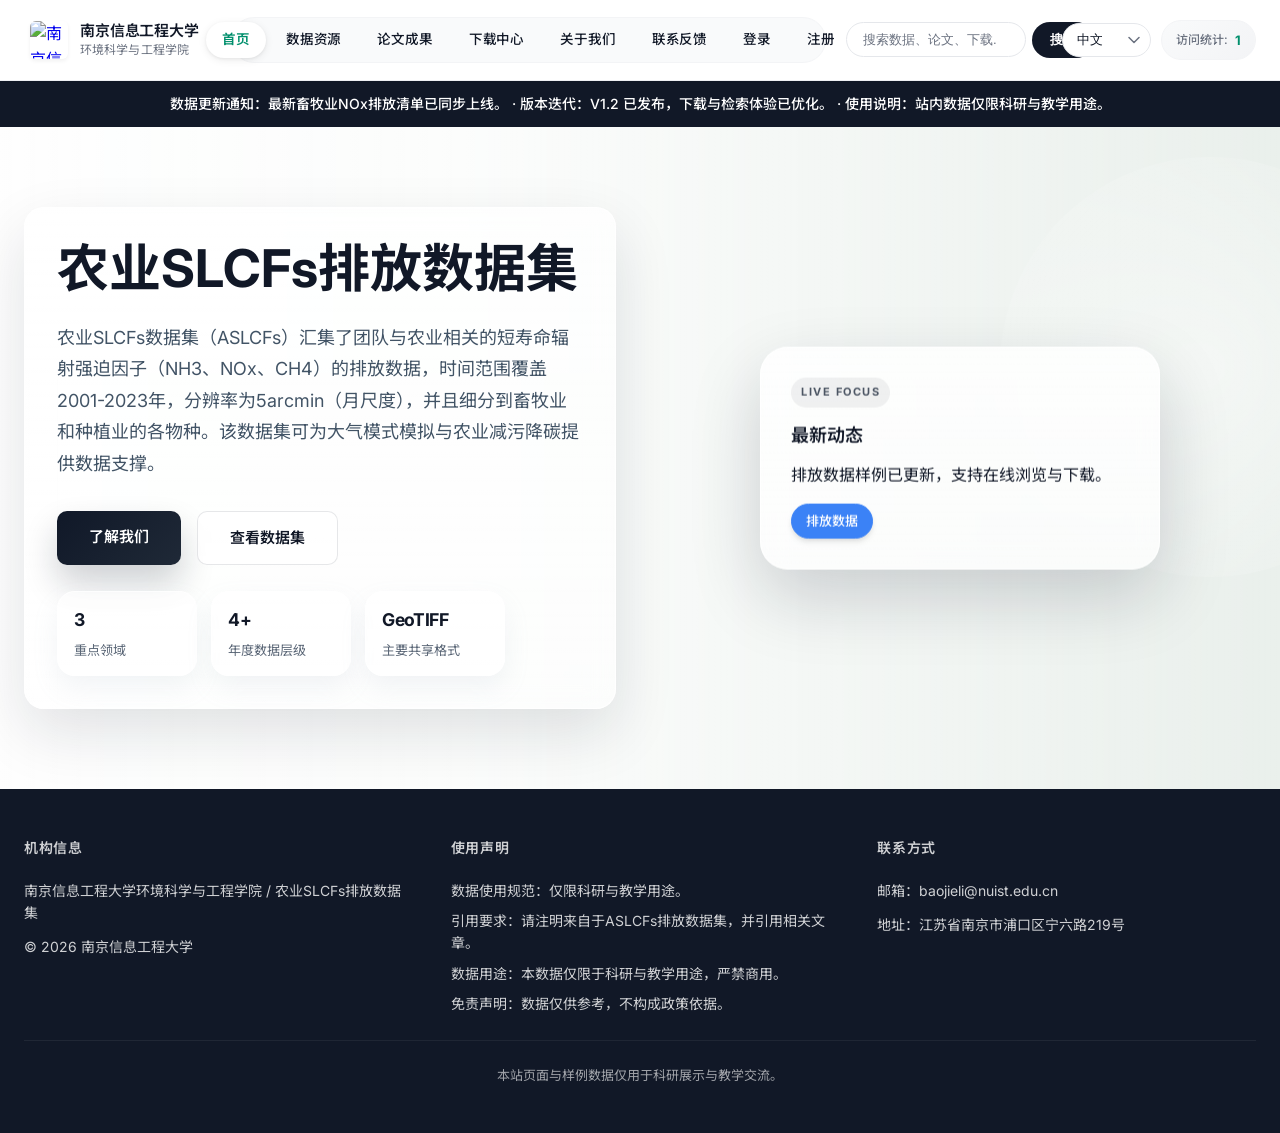
==== index.html @ 97786570 "Bust static asset cache" ====
﻿<!DOCTYPE html>
<html lang="zh-CN">
<head>
  <meta charset="UTF-8" />
  <meta name="viewport" content="width=device-width, initial-scale=1.0" />
  <title>农业SLCFs排放数据集</title>
  <meta name="description" content="聚焦大气复合污染机理、天气气候耦合影响与创新治理方法研究，服务区域环境管理与气候适应决策。提供排放数据。" />
  <meta name="keywords" content="大气污染,天气气候,环境科学,排放数据" />

  <!-- Preconnect to Google Fonts -->
  <link rel="preconnect" href="https://fonts.googleapis.com" />
  <link rel="preconnect" href="https://fonts.gstatic.com" crossorigin />
  <link rel="stylesheet" href="https://fonts.googleapis.com/css2?family=Inter:wght@300;400;500;600;700&family=Noto+Sans+SC:wght@300;400;500;600;700&display=swap" />

  <link rel="stylesheet" href="styles-modern.css?v=20260601b" />
  <script src="script.js?v=20260601b" defer></script>
</head>
<body data-page="home">
  <div class="page-shell">
    <div id="site-header-slot" class="site-shell-slot"></div>
    <div id="site-announcement-slot" class="site-shell-slot"></div>

    <header class="hero-section" id="top">
      <div class="hero-backgrounds" aria-hidden="true">
        <div class="hero-bg bg-traffic"></div>
        <div class="hero-bg bg-agriculture"></div>
        <div class="hero-bg bg-industrial"></div>
      </div>
      <div class="container">
        <div class="hero-copy">
          <h1 id="heroTitle">农业SLCFs排放数据集</h1>
          <p class="hero-text" id="heroText">农业SLCFs排放数据集汇集农业源短寿命气候强迫因子排放清单，为农业排放评估、模型模拟与协同减排研究提供数据支撑。</p>
          <div class="hero-buttons">
            <a href="about.html" class="button primary" id="buttonAbout">了解我们</a>
            <a href="resources.html" class="button secondary" id="buttonDataset">查看数据集</a>
          </div>
          <div class="hero-metrics" aria-label="研究方向概览">
            <div class="hero-metric">
              <strong>3</strong>
              <span>重点领域</span>
            </div>
            <div class="hero-metric">
              <strong>4+</strong>
              <span>年度数据层级</span>
            </div>
            <div class="hero-metric">
              <strong>GeoTIFF</strong>
              <span>主要共享格式</span>
            </div>
          </div>
        </div>

        <div class="hero-visual">
          <div class="floating-card">
            <p class="card-kicker">Live Focus</p>
            <p class="card-title" id="newsTitle">最新动态</p>
            <p id="newsText">排放数据样例已更新，支持在线浏览与下载。</p>
            <div class="sector-tags">
              <span class="sector-tag active" data-sector="emission">排放数据</span>
            </div>
          </div>
        </div>
      </div>
    </header>

    <div id="site-footer-slot" class="site-shell-slot"></div>
  </div>
</body>
</html>
---- styles-modern.css ----
/* Google Fonts are now loaded in HTML for better performance */

:root {
  color-scheme: light;
  font-family: "Inter", "SF Pro Display", -apple-system, BlinkMacSystemFont, "Segoe UI", "Noto Sans SC", "PingFang SC", sans-serif;

  /* 极简黑白配色 - 优化版（符合 WCAG AA 标准） */
  --bg-primary: #FFFFFF;
  --bg-secondary: #F9FAFB;
  --bg-tertiary: #F3F4F6;
  --text-primary: #111827;
  --text-secondary: #6B7280;
  --text-tertiary: #6B7280;  /* 从 #9CA3AF 改为 #6B7280，对比度 5.39:1 */
  --accent: #008F6C;  /* 从 #00D9A3 改为 #008F6C，对比度 5.5:1 */
  --accent-hover: #007A5A;  /* 从 #00BF8F 改为 #007A5A，对比度 7.0:1 */
  --accent-light: rgba(0, 143, 108, 0.08);  /* 相应调整透明度颜色 */
  --border: #E5E7EB;
  --border-light: #F3F4F6;

  /* 阴影系统 - 更柔和 */
  --shadow-sm: 0 1px 2px 0 rgba(0, 0, 0, 0.05);
  --shadow-md: 0 4px 6px -1px rgba(0, 0, 0, 0.1), 0 2px 4px -1px rgba(0, 0, 0, 0.06);
  --shadow-lg: 0 10px 15px -3px rgba(0, 0, 0, 0.1), 0 4px 6px -2px rgba(0, 0, 0, 0.05);
  --shadow-xl: 0 20px 25px -5px rgba(0, 0, 0, 0.1), 0 10px 10px -5px rgba(0, 0, 0, 0.04);

  /* 圆角 */
  --radius-sm: 6px;
  --radius-md: 10px;
  --radius-lg: 14px;
  --radius-xl: 20px;

  /* 间距 */
  --space-xs: 8px;
  --space-sm: 16px;
  --space-md: 24px;
  --space-lg: 48px;
  --space-xl: 80px;
  --space-2xl: 120px;
}

* {
  box-sizing: border-box;
  margin: 0;
  padding: 0;
}

body {
  font-family: "Inter", "Noto Sans SC", "PingFang SC", sans-serif;
  background: var(--bg-primary);
  color: var(--text-primary);
  line-height: 1.6;
  -webkit-font-smoothing: antialiased;
  -moz-osx-font-smoothing: grayscale;
}

/* 页面容器 */
.page-shell {
  min-height: 100vh;
  display: flex;
  flex-direction: column;
}

.site-shell-slot {
  display: contents;
}

/* 顶部导航 */
.site-header {
  position: sticky;
  top: 0;
  z-index: 1000;
  background: rgba(255, 255, 255, 0.95);
  backdrop-filter: blur(24px) saturate(180%);
  -webkit-backdrop-filter: blur(24px) saturate(180%);
  border-bottom: 1px solid rgba(229, 231, 235, 0.6);
  padding: 12px 0;
  transition: all 0.3s cubic-bezier(0.4, 0, 0.2, 1);
  box-shadow: 0 1px 3px 0 rgba(0, 0, 0, 0.02), 0 1px 2px 0 rgba(0, 0, 0, 0.03);
}

.site-header .container {
  max-width: 1400px;
  margin: 0 auto;
  padding: 0 24px;
  display: flex;
  align-items: center;
  justify-content: space-between;
  gap: 20px;
  min-height: 56px;
}

/* Logo品牌区 */
.brand {
  display: flex;
  align-items: center;
  gap: 12px;
  text-decoration: none;
  flex-shrink: 0;
  min-width: 0;
  padding: 6px 12px 6px 6px;
  border-radius: var(--radius-md);
  transition: all 0.3s cubic-bezier(0.4, 0, 0.2, 1);
}

.brand:hover {
  background: var(--bg-secondary);
}

.brand-logo {
  width: 38px;
  height: 38px;
  object-fit: contain;
  border-radius: var(--radius-sm);
  transition: all 0.3s cubic-bezier(0.4, 0, 0.2, 1);
  box-shadow: 0 2px 4px rgba(0, 0, 0, 0.06);
}

.brand:hover .brand-logo {
  transform: scale(1.08) rotate(2deg);
  box-shadow: 0 4px 8px rgba(0, 0, 0, 0.1);
}

.brand-copy {
  display: flex;
  flex-direction: column;
  gap: 3px;
}

.brand-name {
  font-size: 15px;
  font-weight: 600;
  color: var(--text-primary);
  letter-spacing: -0.01em;
  transition: color 0.2s ease;
  line-height: 1.2;
  white-space: nowrap;
}

.brand:hover .brand-name {
  color: var(--accent);
}

.brand-subtitle {
  font-size: 12px;
  color: var(--text-secondary);
  font-weight: 400;
  line-height: 1.2;
  white-space: nowrap;
  letter-spacing: 0.01em;
}

/* 导航菜单 */
.site-nav {
  display: flex;
  gap: 4px;
  align-items: center;
  justify-content: center;
  flex: 1 1 auto;
  min-width: 0;
  flex-wrap: nowrap;
  padding: 4px;
  background: var(--bg-secondary);
  border-radius: 999px;
  border: 1px solid var(--border-light);
}

.site-nav a {
  padding: 9px 16px;
  font-size: 13.5px;
  font-weight: 500;
  color: var(--text-primary);
  text-decoration: none;
  border-radius: 999px;
  transition: all 0.25s cubic-bezier(0.4, 0, 0.2, 1);
  position: relative;
  white-space: nowrap;
  line-height: 1.3;
  letter-spacing: -0.01em;
}

.site-nav a:hover {
  background: rgba(255, 255, 255, 0.8);
  color: var(--accent);
  transform: translateY(-1px);
  box-shadow: 0 2px 8px rgba(0, 0, 0, 0.06);
}

.site-nav a.active {
  background: white;
  color: var(--accent);
  font-weight: 600;
  box-shadow: 0 2px 8px rgba(0, 0, 0, 0.08), 0 1px 3px rgba(0, 0, 0, 0.06);
}

.site-nav a.active::after {
  display: none;
}

/* 右侧操作区 */
.site-actions {
  display: flex;
  align-items: center;
  gap: 10px;
  flex: 0 1 auto;
  min-width: 0;
}

.search-form {
  display: flex;
  gap: 6px;
  min-width: 0;
  align-items: center;
}

.search-form input {
  width: 180px;
  padding: 9px 16px;
  font-size: 13px;
  border: 1px solid var(--border);
  border-radius: 999px;
  background: var(--bg-primary);
  color: var(--text-primary);
  transition: all 0.3s cubic-bezier(0.4, 0, 0.2, 1);
  font-weight: 400;
}

.search-form input::placeholder {
  color: var(--text-tertiary);
}

.search-form input:focus {
  outline: none;
  border-color: var(--accent);
  box-shadow: 0 0 0 4px var(--accent-light), 0 2px 8px rgba(0, 0, 0, 0.06);
  width: 220px;
}

.search-form button {
  padding: 9px 18px;
  font-size: 13px;
  font-weight: 600;
  background: var(--text-primary);
  color: white;
  border: none;
  border-radius: 999px;
  cursor: pointer;
  transition: all 0.25s cubic-bezier(0.4, 0, 0.2, 1);
  white-space: nowrap;
  letter-spacing: -0.01em;
}

.search-form button:hover {
  background: var(--text-secondary);
  transform: translateY(-2px);
  box-shadow: 0 4px 12px rgba(0, 0, 0, 0.15);
}

.search-form button:active {
  transform: translateY(0);
  box-shadow: 0 2px 6px rgba(0, 0, 0, 0.1);
}

.language-select {
  padding: 9px 32px 9px 14px;
  font-size: 12.5px;
  border: 1px solid var(--border);
  border-radius: 999px;
  background: var(--bg-primary);
  color: var(--text-primary);
  cursor: pointer;
  transition: all 0.2s ease;
  font-weight: 500;
  appearance: none;
  background-image: url("data:image/svg+xml,%3Csvg width='12' height='8' viewBox='0 0 12 8' fill='none' xmlns='http://www.w3.org/2000/svg'%3E%3Cpath d='M1 1.5L6 6.5L11 1.5' stroke='%236B7280' stroke-width='1.5' stroke-linecap='round' stroke-linejoin='round'/%3E%3C/svg%3E");
  background-repeat: no-repeat;
  background-position: right 10px center;
}

.language-select:hover {
  border-color: var(--text-secondary);
  background-color: var(--bg-secondary);
  box-shadow: 0 2px 6px rgba(0, 0, 0, 0.05);
}

.language-select:focus {
  outline: none;
  border-color: var(--accent);
  box-shadow: 0 0 0 4px var(--accent-light);
}

.visit-stats {
  display: flex;
  align-items: center;
  gap: 7px;
  padding: 9px 14px;
  background: linear-gradient(135deg, var(--bg-secondary) 0%, var(--bg-tertiary) 100%);
  border-radius: 999px;
  font-size: 12px;
  white-space: nowrap;
  border: 1px solid var(--border-light);
  transition: all 0.3s cubic-bezier(0.4, 0, 0.2, 1);
}

.visit-stats:hover {
  background: linear-gradient(135deg, var(--bg-tertiary) 0%, var(--border-light) 100%);
  border-color: var(--border);
  transform: translateY(-1px);
  box-shadow: 0 2px 8px rgba(0, 0, 0, 0.06);
}

.visit-stats span {
  color: var(--text-secondary);
  font-weight: 500;
}

.visit-stats strong {
  color: var(--accent);
  font-weight: 700;
  font-size: 13px;
}

.admin-only {
  display: none;
}

/* 公告栏 */
.announcement-bar {
  background: var(--text-primary);
  color: white;
  padding: 12px 0;
  overflow: hidden;
}

.ticker {
  max-width: 1280px;
  margin: 0 auto;
  padding: 0 var(--space-md);
  text-align: center;
  font-size: 14px;
  font-weight: 500;
}

/* Hero区域 */
.hero-section {
  position: relative;
  padding: var(--space-xl) var(--space-md);
  background: #dfe8e2;
  overflow: hidden;
}

.hero-section::before {
  content: "";
  position: absolute;
  inset: 0;
  background:
    linear-gradient(90deg, rgba(255, 255, 255, 0.96) 0%, rgba(255, 255, 255, 0.88) 38%, rgba(255, 255, 255, 0.62) 68%, rgba(255, 255, 255, 0.34) 100%);
  z-index: 1;
}

.hero-backgrounds {
  position: absolute;
  inset: 0;
  overflow: hidden;
}

.hero-bg {
  position: absolute;
  inset: -4%;
  background-position: center;
  background-repeat: no-repeat;
  background-size: cover;
  opacity: 0;
  transform: scale(1.06);
  animation: heroBackgroundCycle 18s ease-in-out infinite;
}

.bg-traffic {
  background-image:
    linear-gradient(135deg, rgba(18, 36, 48, 0.28), rgba(13, 24, 30, 0.14)),
    url("交通.jpg");
  animation-delay: 0s;
}

.bg-agriculture {
  background-image:
    linear-gradient(135deg, rgba(22, 44, 24, 0.22), rgba(12, 20, 12, 0.1)),
    url("农业.jpg");
  animation-delay: 6s;
}

.bg-industrial {
  background-image:
    linear-gradient(135deg, rgba(40, 28, 20, 0.24), rgba(20, 16, 12, 0.12)),
    url("工业.jpg");
  animation-delay: 12s;
}

.hero-section .container {
  max-width: 1280px;
  margin: 0 auto;
  display: grid;
  grid-template-columns: 1fr 1fr;
  gap: var(--space-lg);
  align-items: center;
  position: relative;
  z-index: 2;
}

.hero-copy {
  max-width: 720px;
  padding: 28px;
  border-radius: var(--radius-xl);
  background: rgba(255, 255, 255, 0.5);
  backdrop-filter: blur(10px);
  -webkit-backdrop-filter: blur(10px);
  border: 1px solid rgba(255, 255, 255, 0.55);
  box-shadow: var(--shadow-lg);
}

.hero-subtitle {
  font-size: 14px;
  font-weight: 600;
  color: var(--accent);
  text-transform: uppercase;
  letter-spacing: 0.1em;
  margin-bottom: 16px;
}

.hero-copy h1 {
  font-size: 52px;
  font-weight: 700;
  line-height: 1.1;
  letter-spacing: 0;
  color: var(--text-primary);
  margin-bottom: 24px;
  white-space: nowrap;
}

.hero-text {
  font-size: 18px;
  line-height: 1.72;
  color: var(--text-secondary);
  margin-bottom: 32px;
}

.hero-buttons {
  display: flex;
  gap: 16px;
}

.button {
  padding: 14px 32px;
  font-size: 15px;
  font-weight: 600;
  text-decoration: none;
  border-radius: var(--radius-md);
  transition: all 0.25s cubic-bezier(0.4, 0, 0.2, 1);
  display: inline-block;
  cursor: pointer;
}

.button.primary {
  background: var(--text-primary);
  color: white;
  border: none;
}

.button.primary:hover {
  background: var(--text-secondary);
  transform: translateY(-2px);
  box-shadow: var(--shadow-lg);
}

.button.primary:active {
  transform: translateY(0);
  box-shadow: var(--shadow-md);
}

.button.secondary {
  background: var(--bg-secondary);
  color: var(--text-primary);
  border: 1px solid var(--border);
}

.button.secondary:hover {
  background: var(--bg-tertiary);
  border-color: var(--text-primary);
  transform: translateY(-1px);
  box-shadow: var(--shadow-sm);
}

/* Hero视觉区 */
.hero-visual {
  position: relative;
  height: 400px;
}

.floating-card {
  position: absolute;
  top: 50%;
  left: 50%;
  transform: translate(-50%, -50%);
  background: white;
  padding: 32px;
  border-radius: var(--radius-xl);
  box-shadow: var(--shadow-xl);
  max-width: 400px;
  border: 1px solid var(--border-light);
  animation: float 6s ease-in-out infinite;
}

@keyframes float {
  0%, 100% {
    transform: translate(-50%, -50%);
  }
  50% {
    transform: translate(-50%, -54%);
  }
}

@keyframes heroBackgroundCycle {
  0% {
    opacity: 0;
    transform: scale(1.08);
  }
  8% {
    opacity: 1;
  }
  28% {
    opacity: 1;
    transform: scale(1.02);
  }
  38% {
    opacity: 0;
    transform: scale(1);
  }
  100% {
    opacity: 0;
    transform: scale(1);
  }
}

/* Override the hero image URLs with ASCII-safe encoded filenames. */
.bg-traffic {
  background-image:
    linear-gradient(135deg, rgba(18, 36, 48, 0.28), rgba(13, 24, 30, 0.14)),
    url("%E4%BA%A4%E9%80%9A.jpg");
}

.bg-agriculture {
  background-image:
    linear-gradient(135deg, rgba(22, 44, 24, 0.22), rgba(12, 20, 12, 0.1)),
    url("%E5%86%9C%E4%B8%9A.jpg");
}

.bg-industrial {
  background-image:
    linear-gradient(135deg, rgba(40, 28, 20, 0.24), rgba(20, 16, 12, 0.12)),
    url("%E5%B7%A5%E4%B8%9A.jpg");
}

@media (prefers-reduced-motion: reduce) {
  .hero-bg {
    animation: none;
    transform: none;
  }

  .bg-traffic {
    opacity: 1;
  }
}

.hero-section {
  isolation: isolate;
}

.hero-section::after {
  content: "";
  position: absolute;
  right: -140px;
  top: 30px;
  width: 420px;
  height: 420px;
  border-radius: 50%;
  background: radial-gradient(circle, rgba(255, 255, 255, 0.44), rgba(255, 255, 255, 0));
  z-index: 1;
  pointer-events: none;
}

.hero-bg {
  will-change: opacity, transform;
}

.hero-copy {
  padding: 32px;
  background: linear-gradient(180deg, rgba(255, 255, 255, 0.72), rgba(255, 255, 255, 0.56));
  backdrop-filter: blur(14px);
  -webkit-backdrop-filter: blur(14px);
  border: 1px solid rgba(255, 255, 255, 0.72);
  box-shadow: 0 24px 60px rgba(17, 24, 39, 0.12);
}

.hero-subtitle {
  display: inline-flex;
  align-items: center;
  gap: 10px;
  padding: 8px 14px;
  font-size: 12px;
  letter-spacing: 0.16em;
  margin-bottom: 18px;
  border-radius: 999px;
  background: rgba(255, 255, 255, 0.68);
  border: 1px solid rgba(0, 217, 163, 0.18);
}

.hero-subtitle::before {
  content: "";
  width: 8px;
  height: 8px;
  border-radius: 50%;
  background: var(--accent);
  box-shadow: 0 0 0 6px rgba(0, 217, 163, 0.12);
}

.hero-text {
  line-height: 1.75;
  color: #425466;
  max-width: 48ch;
}

.hero-buttons {
  margin-bottom: 26px;
  flex-wrap: wrap;
}

.button.primary {
  background: linear-gradient(135deg, #101828, #1f2937);
  box-shadow: 0 18px 34px rgba(17, 24, 39, 0.2);
}

.button.primary:hover {
  background: linear-gradient(135deg, #0f172a, #111827);
}

.button.secondary {
  background: rgba(255, 255, 255, 0.72);
  border: 1px solid rgba(17, 24, 39, 0.1);
}

.button.secondary:hover {
  background: rgba(255, 255, 255, 0.94);
  border-color: rgba(17, 24, 39, 0.18);
}

.hero-metrics {
  display: flex;
  gap: 14px;
  flex-wrap: wrap;
}

.hero-metric {
  min-width: 140px;
  padding: 14px 16px;
  border-radius: 18px;
  background: rgba(255, 255, 255, 0.58);
  border: 1px solid rgba(255, 255, 255, 0.8);
  box-shadow: 0 12px 26px rgba(148, 163, 184, 0.12);
}

.hero-metric strong {
  display: block;
  font-size: 1.1rem;
  color: var(--text-primary);
  letter-spacing: -0.02em;
}

.hero-metric span {
  display: block;
  margin-top: 6px;
  font-size: 0.82rem;
  color: #5b6777;
}

.floating-card {
  width: min(100%, 410px);
  padding: 30px;
  border-radius: 28px;
  background: linear-gradient(180deg, rgba(255, 255, 255, 0.84), rgba(255, 255, 255, 0.72));
  border: 1px solid rgba(255, 255, 255, 0.82);
  box-shadow: 0 28px 70px rgba(15, 23, 42, 0.18);
  backdrop-filter: blur(14px);
  -webkit-backdrop-filter: blur(14px);
}

.card-kicker {
  display: inline-flex;
  align-items: center;
  padding: 6px 10px;
  margin-bottom: 14px;
  border-radius: 999px;
  background: rgba(17, 24, 39, 0.06);
  color: #4b5563;
  font-size: 11px;
  font-weight: 700;
  letter-spacing: 0.14em;
  text-transform: uppercase;
}

.card-title {
  font-weight: 700;
}

.floating-card p:last-child {
  color: #475569;
  line-height: 1.72;
}

.sector-tags {
  margin-top: 18px;
}

.sector-tag {
  padding: 8px 14px;
  font-weight: 600;
  background: rgba(255, 255, 255, 0.7);
  color: #475569;
  border-radius: 999px;
  border: 1px solid rgba(148, 163, 184, 0.22);
}

.sector-tag.active {
  box-shadow: 0 14px 24px rgba(0, 217, 163, 0.22);
}

@media (max-width: 1024px) {
  .inventory-list-section {
    grid-template-columns: 1fr;
    gap: 18px;
  }

  .inventory-sidebar {
    display: grid;
    grid-template-columns: repeat(2, minmax(0, 1fr));
    gap: 16px;
  }

  .inventory-sidebar-block + .inventory-sidebar-block {
    margin-top: 0;
    padding-top: 0;
    border-top: 0;
  }

  .inventory-table-head {
    grid-template-columns: 1fr;
  }

  .inventory-table-tools {
    grid-template-columns: repeat(3, minmax(0, 1fr));
  }

  .hero-section::before {
    background: linear-gradient(180deg, rgba(255, 255, 255, 0.94) 0%, rgba(255, 255, 255, 0.84) 46%, rgba(255, 255, 255, 0.7) 100%);
  }

  .hero-copy {
    max-width: 100%;
  }
}

@media (max-width: 1200px) {
  .site-header .container {
    gap: 8px;
  }

  .brand-subtitle {
    display: none;
  }

  .site-nav a {
    padding: 7px 8px;
    font-size: 12.5px;
  }

  .search-form input {
    width: 128px;
  }

  .search-form input:focus {
    width: 148px;
  }

  .visit-stats #statLabel {
    display: none;
  }
}

@media (max-width: 900px) {
  .site-header .container {
    flex-wrap: wrap;
    justify-content: center;
    row-gap: 8px;
  }

  .brand {
    order: 1;
  }

  .site-actions {
    order: 2;
  }

  .site-nav {
    order: 3;
    width: 100%;
    flex-wrap: nowrap;
    overflow-x: auto;
    justify-content: flex-start;
    padding-bottom: 2px;
    scrollbar-width: none;
  }

  .site-nav::-webkit-scrollbar {
    display: none;
  }
}

@media (max-width: 768px) {
  .inventory-list-section {
    padding-top: 16px;
  }

  .inventory-sidebar {
    grid-template-columns: 1fr;
  }

  .inventory-table-tools {
    grid-template-columns: 1fr;
  }

  .inventory-table-footer {
    align-items: flex-start;
    flex-direction: column;
    padding: 16px;
  }

  .hero-copy {
    padding: 22px;
  }

  .hero-metrics {
    gap: 10px;
  }

  .hero-metric {
    flex: 1 1 100%;
  }
}

.card-title {
  font-size: 18px;
  font-weight: 600;
  color: var(--text-primary);
  margin-bottom: 12px;
}

.floating-card p:last-child {
  font-size: 15px;
  color: var(--text-secondary);
  line-height: 1.6;
}

/* 行业标签 */
.sector-tags {
  display: flex;
  gap: 8px;
  margin-top: 16px;
  flex-wrap: wrap;
}

.sector-tag {
  padding: 6px 14px;
  font-size: 13px;
  font-weight: 500;
  background: var(--bg-secondary);
  color: var(--text-secondary);
  border-radius: 20px;
  border: 1px solid var(--border-light);
  cursor: pointer;
  transition: all 0.3s cubic-bezier(0.4, 0, 0.2, 1);
  user-select: none;
}

.sector-tag:hover {
  background: var(--accent-light);
  color: var(--accent);
  border-color: var(--accent);
  transform: translateY(-2px);
  box-shadow: var(--shadow-sm);
}

.sector-tag.active {
  background: var(--accent);
  color: white;
  border-color: var(--accent);
  box-shadow: var(--shadow-md);
}

.sector-tag[data-sector="emission"]:hover,
.sector-tag[data-sector="emission"].active {
  background: #3B82F6;
  border-color: #3B82F6;
  color: white;
}

/* 内容区域 */
main {
  flex: 1;
  padding: var(--space-xl) var(--space-md);
  max-width: 1280px;
  margin: 0 auto;
  width: 100%;
}

.content-section {
  margin-bottom: var(--space-xl);
}

.section-header {
  text-align: center;
  margin-bottom: var(--space-lg);
}

.section-header h1,
.section-header h2 {
  font-size: 42px;
  font-weight: 700;
  letter-spacing: -0.02em;
  color: var(--text-primary);
  margin-bottom: 16px;
}

.section-header p {
  font-size: 18px;
  color: var(--text-secondary);
  max-width: 700px;
  margin: 0 auto;
}

body[data-page="about"] .content-section:first-of-type {
  margin-bottom: 72px;
}

body[data-page="about"] .content-section:first-of-type .section-header {
  max-width: 900px;
  margin: 0 auto;
  padding: 14px 0 8px;
}

body[data-page="about"] .content-section:first-of-type .section-header h1 {
  font-family: "Noto Sans SC", "PingFang SC", "Inter", sans-serif;
  font-size: 44px;
  font-weight: 700;
  line-height: 1.18;
  letter-spacing: 0;
  margin-bottom: 22px;
}

body[data-page="about"] .content-section:first-of-type .section-header p {
  max-width: 820px;
  font-family: "Noto Sans SC", "PingFang SC", "Inter", sans-serif;
  font-size: 20px;
  font-weight: 400;
  line-height: 1.95;
  color: #374151;
  text-align: left;
  text-wrap: pretty;
}

/* 特性网格 */
.feature-grid {
  display: grid;
  grid-template-columns: repeat(auto-fit, minmax(300px, 1fr));
  gap: 24px;
}

.feature-card {
  padding: 32px;
  background: var(--bg-secondary);
  border-radius: var(--radius-lg);
  border: 1px solid var(--border-light);
  transition: all 0.3s cubic-bezier(0.4, 0, 0.2, 1);
}

.feature-card:hover {
  transform: translateY(-6px);
  box-shadow: var(--shadow-lg);
  border-color: var(--border);
  background: white;
}

.feature-card h3 {
  font-size: 20px;
  font-weight: 600;
  color: var(--text-primary);
  margin-bottom: 12px;
}

.feature-card p {
  font-size: 15px;
  color: var(--text-secondary);
  line-height: 1.6;
}

/* 团队网格 */
.team-grid {
  display: grid;
  grid-template-columns: repeat(auto-fill, minmax(250px, 1fr));
  gap: 24px;
}

.team-grid .team-card:nth-child(3) {
  grid-column-start: 1;
}

.team-card {
  text-align: center;
  padding: 32px;
  background: white;
  border: 1px solid var(--border-light);
  border-radius: var(--radius-lg);
  transition: all 0.3s cubic-bezier(0.4, 0, 0.2, 1);
}

.team-card:hover {
  box-shadow: var(--shadow-lg);
  transform: translateY(-6px);
  border-color: var(--accent-light);
}

.team-card-placeholder {
  background: #f8fafc;
  border-style: dashed;
  box-shadow: none;
}

.team-card-placeholder:hover {
  box-shadow: none;
  transform: none;
  border-color: var(--border-light);
}

.team-card-photo-placeholder {
  width: 100px;
  height: 100px;
  border-radius: 50%;
  margin: 0 auto 16px;
  background: linear-gradient(135deg, #eef2f7 0%, #f8fafc 100%);
  border: 3px dashed #d7dce3;
}

.team-card img {
  width: 100px;
  height: 100px;
  border-radius: 50%;
  object-fit: cover;
  margin-bottom: 16px;
  border: 3px solid var(--bg-secondary);
}

.team-card img.team-photo-guwangjinli {
  object-position: 50% 19%;
  transform: scale(1.18);
}

.team-card img.team-photo-zhangweimeng {
  object-position: 50% 21%;
  transform: scale(1.2);
}

.team-card img.team-photo-tangjuntian {
  object-position: 50% 18%;
  transform: scale(1.12);
}

.team-card img.team-photo-yangjunjie {
  object-position: 50% 24%;
  transform: scale(1.16);
}

.team-card img.team-photo-liaohong {
  object-position: 50% 16%;
}

.team-card h3 {
  font-size: 18px;
  font-weight: 600;
  color: var(--text-primary);
  margin-bottom: 8px;
}

.team-card p {
  font-size: 14px;
  color: var(--text-secondary);
}

/* 页脚 */
.site-footer {
  background: var(--text-primary);
  color: white;
  padding: var(--space-lg) var(--space-md);
  margin-top: auto;
}

.footer-grid {
  max-width: 1280px;
  margin: 0 auto;
  display: grid;
  grid-template-columns: repeat(auto-fit, minmax(250px, 1fr));
  gap: var(--space-lg);
  margin-bottom: var(--space-md);
}

.footer-column {
  display: flex;
  flex-direction: column;
  gap: 12px;
}

.footer-title {
  font-size: 14px;
  font-weight: 600;
  text-transform: uppercase;
  letter-spacing: 0.05em;
  margin-bottom: 8px;
  opacity: 0.6;
}

.footer-column p,
.footer-column li {
  font-size: 14px;
  line-height: 1.6;
  opacity: 0.8;
}

.legal-list {
  list-style: none;
  display: flex;
  flex-direction: column;
  gap: 8px;
}

.footer-note {
  text-align: center;
  font-size: 13px;
  opacity: 0.6;
  padding-top: var(--space-md);
  border-top: 1px solid rgba(255, 255, 255, 0.1);
  max-width: 1280px;
  margin: 0 auto;
}

/* 筛选栏 */
.filter-bar {
  display: flex;
  gap: 12px;
  margin-bottom: var(--space-lg);
  flex-wrap: wrap;
}

.filter-select {
  padding: 10px 16px;
  font-size: 14px;
  border: 1px solid var(--border);
  border-radius: var(--radius-sm);
  background: var(--bg-primary);
  color: var(--text-primary);
  cursor: pointer;
  min-width: 150px;
  transition: all 0.2s ease;
}

.filter-select:hover {
  border-color: var(--text-secondary);
}

.filter-select:focus {
  outline: none;
  border-color: var(--accent);
  box-shadow: 0 0 0 3px var(--accent-light);
}

/* 数据网格 */
.data-grid {
  display: grid;
  grid-template-columns: repeat(auto-fill, minmax(320px, 1fr));
  gap: 24px;
}

.data-card {
  padding: 24px;
  background: white;
  border: 1px solid var(--border-light);
  border-radius: var(--radius-lg);
  transition: all 0.3s cubic-bezier(0.4, 0, 0.2, 1);
}

.data-card:hover {
  box-shadow: var(--shadow-lg);
  transform: translateY(-6px);
  border-color: var(--border);
}

.data-card h3 {
  font-size: 18px;
  font-weight: 600;
  color: var(--text-primary);
  margin-bottom: 12px;
}

.data-card p {
  font-size: 14px;
  color: var(--text-secondary);
  line-height: 1.6;
  margin-bottom: 16px;
}

.data-card .meta {
  display: flex;
  gap: 16px;
  font-size: 13px;
  color: var(--text-tertiary);
  margin-bottom: 16px;
}

.data-card .button {
  width: 100%;
  text-align: center;
  padding: 10px 20px;
  font-size: 14px;
}

.inventory-list-section {
  display: grid;
  grid-template-columns: 168px minmax(0, 1fr);
  gap: 30px;
  align-items: start;
  width: min(1140px, 100%);
  margin: 0 auto;
  padding: 30px 0 64px;
}

.inventory-sidebar {
  background: #ffffff;
  border: 1px solid rgba(17, 24, 39, 0.08);
  box-shadow: 0 4px 12px rgba(17, 24, 39, 0.08);
  padding: 14px 16px 16px;
}

.inventory-sidebar-block + .inventory-sidebar-block {
  margin-top: 16px;
  padding-top: 14px;
  border-top: 1px solid rgba(17, 24, 39, 0.1);
}

.inventory-sidebar-title {
  width: 100%;
  display: flex;
  align-items: center;
  justify-content: space-between;
  border: 0;
  background: transparent;
  color: #111827;
  font: inherit;
  font-size: 15px;
  font-weight: 700;
  cursor: pointer;
  padding: 0 0 10px;
}

.inventory-menu {
  display: grid;
  gap: 4px;
  max-height: calc(100vh - 190px);
  overflow-y: auto;
  padding-right: 4px;
}

.inventory-menu a {
  position: relative;
  display: flex;
  align-items: center;
  justify-content: flex-start;
  min-height: 30px;
  color: #4b5563;
  text-decoration: none;
  font-size: 14px;
  line-height: 1.4;
  padding: 4px 10px;
  border-radius: 6px;
  transition: background-color 0.18s ease, color 0.18s ease;
}

.inventory-menu a:hover,
.inventory-menu a.active {
  color: #2f65c8;
  font-weight: 700;
  background: rgba(47, 101, 200, 0.08);
}

.inventory-menu-group {
  color: #111827;
  margin-top: 4px;
  font-weight: 700;
  justify-content: space-between !important;
  padding: 4px 2px 4px 0 !important;
}

.inventory-menu-caret {
  display: inline-flex;
  align-items: center;
  justify-content: center;
  width: 16px;
  height: 16px;
  margin-left: 6px;
  color: #94a3b8;
  font-size: 12px;
  line-height: 1;
  transform: translateY(-1px);
}

.inventory-menu-child {
  font-size: 13px !important;
}

.inventory-menu-child::before {
  content: "";
  position: absolute;
  left: 0;
  top: 50%;
  width: 6px;
  height: 6px;
  border-radius: 999px;
  background: #c7d2e4;
  transform: translateY(-50%);
}

.inventory-menu-parent::after {
  content: "▸";
  position: absolute;
  right: 8px;
  left: auto;
  top: 50%;
  bottom: auto;
  width: auto;
  color: #94a3b8;
  background: transparent;
  font-size: 11px;
  line-height: 1;
  transform: translateY(-50%);
  transition: transform 0.18s ease;
}

.inventory-menu-parent.is-expanded::after {
  transform: translateY(-50%) rotate(90deg);
}

.inventory-menu a.is-collapsed {
  display: none;
}

.inventory-menu a.has-active-descendant {
  color: #2f65c8 !important;
  background: rgba(47, 101, 200, 0.045);
}

.inventory-menu-level-1 {
  padding-left: 14px !important;
  font-size: 14px !important;
  font-weight: 700;
  color: #111827 !important;
}

.inventory-menu-level-1::before {
  left: 0;
  width: 7px;
  height: 7px;
  background: #356ac3;
}

.inventory-menu-level-2 {
  padding-left: 30px !important;
  font-weight: 700;
  color: #1f2937 !important;
}

.inventory-menu-level-2::before {
  left: 14px;
}

.inventory-menu-level-3 {
  padding-left: 46px !important;
  font-weight: 600;
  color: #374151 !important;
}

.inventory-menu-level-3::before {
  left: 28px;
}

.inventory-menu-level-4 {
  padding-left: 62px !important;
  font-weight: 600;
  color: #4b5563 !important;
}

.inventory-menu-level-4::before {
  left: 42px;
}

.inventory-menu-level-5 {
  padding-left: 78px !important;
  color: #6b7280 !important;
}

.inventory-menu-level-5::before {
  left: 56px;
}

#inventoryMenuLivestock,
#inventoryMenuNoxLivestock {
  white-space: nowrap;
}

.inventory-menu-leaf::after {
  display: none;
}

.inventory-menu-placeholder {
  display: block;
  padding: 0 0 4px 14px;
  color: #9ca3af;
  font-size: 12px;
  line-height: 1.5;
}

.inventory-menu-disabled {
  color: #9ca3af !important;
  cursor: default;
  pointer-events: none;
}

.inventory-main-panel {
  min-width: 0;
}

.inventory-table-head {
  display: grid;
  grid-template-columns: minmax(180px, 1fr) minmax(0, 2fr);
  gap: 20px;
  align-items: end;
  margin-bottom: 12px;
}

.inventory-table-head h1 {
  color: #356ac3;
  font-size: 24px;
  line-height: 1.2;
  letter-spacing: 0;
  margin: 0;
}

.inventory-table-head p {
  margin: 8px 0 0;
  color: #6b7280;
  font-size: 13px;
  line-height: 1.6;
}

.inventory-table-tools {
  display: grid;
  grid-template-columns: repeat(4, minmax(90px, 1fr));
  gap: 8px;
}

.inventory-table-tools label {
  display: grid;
  gap: 4px;
  min-width: 0;
}

.inventory-table-tools span {
  color: #4b5563;
  font-size: 12px;
  font-weight: 600;
}

.inventory-table-tools select,
.inventory-table-tools input {
  width: 100%;
  border: 1px solid #d7dce3;
  border-radius: 4px;
  background: #ffffff;
  color: #111827;
  font-size: 12px;
  padding: 7px 8px;
  min-height: 32px;
}

.inventory-table-card {
  overflow-x: auto;
  background: #ffffff;
  border: 1px solid rgba(17, 24, 39, 0.06);
  box-shadow: 0 3px 10px rgba(17, 24, 39, 0.1);
}

.inventory-table {
  width: 100%;
  min-width: 910px;
  border-collapse: collapse;
  color: #111827;
  font-size: 13px;
  line-height: 1.35;
}

.inventory-table th,
.inventory-table td {
  padding: 12px 10px;
  border-bottom: 1px solid #d7dce3;
  text-align: center;
  vertical-align: middle;
}

.inventory-table th {
  color: #111827;
  font-weight: 700;
  background: #ffffff;
}

.inventory-scenario-cell {
  max-width: 240px;
  text-align: left;
  word-break: break-word;
}

.inventory-row-actions {
  display: grid;
  gap: 6px;
  min-width: 98px;
}

.inventory-table-btn {
  display: inline-flex;
  justify-content: center;
  align-items: center;
  min-height: 28px;
  padding: 5px 9px;
  border: 1px solid #d1d5db;
  border-radius: 4px;
  background: #ffffff;
  color: #111827;
  text-decoration: none;
  font: inherit;
  font-size: 12px;
  cursor: pointer;
}

.inventory-table-btn:hover {
  border-color: #356ac3;
  color: #356ac3;
}

.inventory-empty-cell {
  padding: 42px 16px;
  color: #6b7280;
  text-align: center;
}

.inventory-table-footer {
  display: flex;
  justify-content: space-between;
  align-items: center;
  gap: 16px;
  padding: 18px 30px;
  background: #ffffff;
  border: 1px solid rgba(17, 24, 39, 0.06);
  border-top: 0;
  box-shadow: 0 3px 10px rgba(17, 24, 39, 0.08);
}

.inventory-table-footer p {
  margin: 0;
  color: #111827;
  font-size: 14px;
}

.download-history-panel {
  margin-top: 28px;
  background: #ffffff;
  border: 1px solid rgba(17, 24, 39, 0.06);
  box-shadow: 0 3px 10px rgba(17, 24, 39, 0.08);
}

.download-history-head {
  display: flex;
  align-items: center;
  justify-content: space-between;
  gap: 16px;
  padding: 18px 22px;
  border-bottom: 1px solid #e5e7eb;
}

.download-history-head h2 {
  margin: 0;
  color: #111827;
  font-size: 20px;
  line-height: 1.3;
}

.download-history-head p {
  margin: 6px 0 0;
  color: #6b7280;
  font-size: 13px;
}

.download-history-table-wrap {
  overflow-x: auto;
}

.download-history-table {
  width: 100%;
  min-width: 900px;
  border-collapse: collapse;
  color: #111827;
  font-size: 13px;
}

.download-history-table th,
.download-history-table td {
  padding: 11px 10px;
  border-bottom: 1px solid #e5e7eb;
  text-align: center;
  vertical-align: middle;
}

.download-history-table th {
  font-weight: 700;
  background: #f9fafb;
}

/* 论文列表 */
.papers-list {
  display: flex;
  flex-direction: column;
  gap: 24px;
}

.paper-item {
  padding: 32px;
  background: white;
  border: 1px solid var(--border-light);
  border-radius: var(--radius-lg);
  transition: all 0.3s cubic-bezier(0.4, 0, 0.2, 1);
}

.paper-item:hover {
  box-shadow: var(--shadow-lg);
  border-color: var(--border);
  transform: translateY(-2px);
}

.paper-item h3 {
  font-size: 20px;
  font-weight: 600;
  color: var(--text-primary);
  margin-bottom: 12px;
  line-height: 1.4;
}

.paper-authors {
  font-size: 14px;
  color: var(--text-secondary);
  margin-bottom: 8px;
}

.paper-journal {
  font-size: 14px;
  color: var(--text-tertiary);
  font-style: italic;
  margin-bottom: 16px;
}

.paper-abstract {
  font-size: 15px;
  color: var(--text-secondary);
  line-height: 1.6;
  margin-bottom: 16px;
}

.paper-links {
  display: flex;
  gap: 12px;
}

.paper-links a {
  padding: 8px 16px;
  font-size: 14px;
  font-weight: 500;
  text-decoration: none;
  border-radius: var(--radius-sm);
  transition: all 0.2s ease;
}

.paper-links a.primary {
  background: var(--text-primary);
  color: white;
}

.paper-links a.secondary {
  background: var(--bg-secondary);
  color: var(--text-primary);
  border: 1px solid var(--border);
}

/* 下载网格 */
.downloads-grid {
  display: grid;
  grid-template-columns: repeat(auto-fill, minmax(300px, 1fr));
  gap: 24px;
}

.download-card {
  padding: 24px;
  background: white;
  border: 1px solid var(--border-light);
  border-radius: var(--radius-lg);
  transition: all 0.3s cubic-bezier(0.4, 0, 0.2, 1);
}

.download-card:hover {
  box-shadow: var(--shadow-lg);
  transform: translateY(-6px);
  border-color: var(--border);
}

.download-icon {
  width: 48px;
  height: 48px;
  background: var(--accent-light);
  border-radius: var(--radius-md);
  display: flex;
  align-items: center;
  justify-content: center;
  margin-bottom: 16px;
  font-size: 24px;
}

.download-card h3 {
  font-size: 18px;
  font-weight: 600;
  color: var(--text-primary);
  margin-bottom: 8px;
}

.download-card p {
  font-size: 14px;
  color: var(--text-secondary);
  line-height: 1.6;
  margin-bottom: 16px;
}

.download-meta {
  display: flex;
  justify-content: space-between;
  font-size: 13px;
  color: var(--text-tertiary);
  margin-bottom: 16px;
}

.download-card .button {
  width: 100%;
  text-align: center;
  padding: 10px 20px;
  font-size: 14px;
}

/* 联系表单 */
.contact-container {
  display: grid;
  grid-template-columns: 2fr 1fr;
  gap: var(--space-lg);
  max-width: 1000px;
  margin: 0 auto;
}

.contact-form-wrapper {
  background: white;
  padding: 40px;
  border: 1px solid var(--border-light);
  border-radius: var(--radius-lg);
}

.contact-form {
  display: flex;
  flex-direction: column;
  gap: 24px;
}

.form-group {
  display: flex;
  flex-direction: column;
  gap: 8px;
}

.form-group label {
  font-size: 14px;
  font-weight: 600;
  color: var(--text-primary);
}

.form-group input,
.form-group select,
.form-group textarea {
  padding: 12px 16px;
  font-size: 15px;
  border: 1px solid var(--border);
  border-radius: var(--radius-sm);
  background: var(--bg-primary);
  color: var(--text-primary);
  font-family: inherit;
  transition: all 0.25s cubic-bezier(0.4, 0, 0.2, 1);
}

.form-group input:focus,
.form-group select:focus,
.form-group textarea:focus {
  outline: none;
  border-color: var(--accent);
  box-shadow: 0 0 0 3px var(--accent-light);
  transform: translateY(-1px);
}

.form-group select {
  appearance: none;
  background-image:
    linear-gradient(45deg, transparent 50%, var(--text-secondary) 50%),
    linear-gradient(135deg, var(--text-secondary) 50%, transparent 50%);
  background-position: calc(100% - 18px) calc(50% - 3px), calc(100% - 12px) calc(50% - 3px);
  background-size: 6px 6px, 6px 6px;
  background-repeat: no-repeat;
  padding-right: 40px;
}

.form-group textarea {
  resize: vertical;
  min-height: 120px;
}

.field-hint {
  margin: 0;
  font-size: 13px;
  line-height: 1.5;
  color: var(--text-secondary);
}

.contact-info {
  display: flex;
  flex-direction: column;
  gap: 24px;
}

.info-card {
  padding: 24px;
  background: var(--bg-secondary);
  border-radius: var(--radius-lg);
  border: 1px solid var(--border-light);
}

.info-card h3 {
  font-size: 18px;
  font-weight: 600;
  color: var(--text-primary);
  margin-bottom: 16px;
}

.info-card p {
  font-size: 14px;
  color: var(--text-secondary);
  line-height: 1.8;
  margin-bottom: 8px;
}

.info-card p:last-child {
  margin-bottom: 0;
}

/* ========================================
   下载页面专属样式
   ======================================== */

/* 下载页面主容器 */
.downloads-section {
  max-width: 1400px;
  margin: 0 auto;
  padding: var(--space-xl) var(--space-md);
}

/* 页面标题区域 */
.downloads-section .section-header {
  text-align: center;
  margin-bottom: var(--space-xl);
}

.downloads-section .section-header h1 {
  font-size: 42px;
  font-weight: 700;
  color: var(--text-primary);
  margin-bottom: var(--space-sm);
}

.downloads-section .section-header p {
  font-size: 16px;
  color: var(--text-secondary);
  max-width: 800px;
  margin: 0 auto;
  line-height: 1.7;
}

/* 数据类型选择器 */
.data-type-selector {
  display: flex;
  justify-content: center;
  gap: var(--space-sm);
  margin-bottom: var(--space-lg);
  max-width: 900px;
  margin-left: auto;
  margin-right: auto;
}

.data-type-selector label {
  flex: 1;
  padding: var(--space-md);
  border: 2px solid var(--border);
  border-radius: var(--radius-md);
  cursor: pointer;
  transition: all 0.25s ease;
  text-align: center;
  background: var(--bg-primary);
}

.data-type-selector label:hover {
  border-color: var(--accent);
  background: var(--accent-light);
}

.data-type-selector input[type="radio"] {
  display: none;
}

.data-type-selector span {
  font-size: 15px;
  font-weight: 600;
  color: var(--text-primary);
  transition: color 0.25s ease;
}

.data-type-selector input[type="radio"]:checked + span {
  color: white;
}

.data-type-selector label:has(input:checked) {
  background: var(--accent);
  border-color: var(--accent);
}

/* 数据类型说明卡片 */
.data-type-description {
  max-width: 800px;
  margin: 0 auto var(--space-lg);
}

.description-card {
  background: var(--bg-secondary);
  border-radius: var(--radius-md);
  padding: var(--space-md);
  text-align: center;
  animation: fadeIn 0.3s ease;
}

.description-card p {
  font-size: 15px;
  color: var(--text-secondary);
  line-height: 1.7;
  margin: 0;
}

.citation-block {
  margin-top: var(--space-sm);
  padding-top: var(--space-sm);
  border-top: 1px solid var(--border);
  text-align: left;
}

.citation-block .citation-title {
  margin-bottom: 8px;
  color: var(--text-primary);
  font-size: 14px;
  font-weight: 600;
}

.citation-block .citation-note {
  margin-bottom: 8px;
  color: var(--text-secondary);
  font-size: 14px;
  line-height: 1.7;
}

.citation-block ol {
  margin: 0;
  padding-left: 20px;
}

.citation-block li {
  color: var(--text-secondary);
  font-size: 14px;
  line-height: 1.75;
}

.downloads-section > .citation-block {
  max-width: 900px;
  margin: 0 auto var(--space-lg);
  padding: var(--space-md);
  background: var(--bg-secondary);
  border: 1px solid var(--border);
  border-radius: var(--radius-md);
}

/* 筛选表单卡片 */
.filter-form-card {
  max-width: 900px;
  margin: 0 auto var(--space-lg);
  background: var(--bg-primary);
  border: 1px solid var(--border);
  border-radius: var(--radius-lg);
  padding: var(--space-lg);
}

.filter-form {
  animation: fadeIn 0.3s ease;
}

.filter-section {
  margin-bottom: var(--space-md);
  padding-bottom: var(--space-md);
  border-bottom: 1px solid var(--border-light);
}

.filter-section:last-of-type {
  border-bottom: none;
}

.filter-label {
  display: flex;
  align-items: center;
  justify-content: space-between;
  margin-bottom: 12px;
  font-size: 14px;
  font-weight: 600;
  color: var(--text-primary);
}

.required-hint {
  font-size: 12px;
  font-weight: 400;
  color: var(--text-tertiary);
}

.select-all-link {
  font-size: 12px;
  font-weight: 500;
  color: #3B82F6;
  text-decoration: none;
  transition: color 0.2s ease;
}

.select-all-link:hover {
  color: #2563EB;
  text-decoration: underline;
}

.filter-options {
  display: grid;
  grid-template-columns: repeat(auto-fill, minmax(200px, 1fr));
  gap: 12px;
}

.filter-options label {
  display: flex;
  align-items: center;
  gap: 8px;
  font-size: 14px;
  color: var(--text-primary);
  cursor: pointer;
  padding: 8px 12px;
  border-radius: var(--radius-sm);
  transition: background 0.2s ease;
}

.filter-options label:hover {
  background: var(--bg-secondary);
}

.filter-options input[type="radio"],
.filter-options input[type="checkbox"] {
  width: 16px;
  height: 16px;
  cursor: pointer;
  accent-color: var(--accent);
}

.species-category {
  margin-bottom: var(--space-sm);
}

.species-category h4 {
  font-size: 13px;
  font-weight: 600;
  color: var(--text-secondary);
  margin-bottom: 8px;
  padding-left: 4px;
}

.filter-grid {
  display: grid;
  grid-template-columns: repeat(2, 1fr);
  gap: var(--space-md);
  margin-bottom: var(--space-md);
}

.filter-grid label {
  display: flex;
  flex-direction: column;
  gap: 8px;
}

.filter-grid span {
  font-size: 14px;
  font-weight: 600;
  color: var(--text-primary);
}

.filter-grid select {
  padding: 12px 14px;
  font-size: 15px;
  border: 2px solid var(--border);
  border-radius: var(--radius-md);
  background: var(--bg-primary);
  color: var(--text-primary);
  transition: all 0.25s ease;
  cursor: pointer;
}

.filter-grid select:hover {
  border-color: var(--accent);
}

.filter-grid select:focus {
  outline: none;
  border-color: var(--accent);
  box-shadow: 0 0 0 3px var(--accent-light);
}

.download-btn {
  width: 100%;
  padding: 16px;
  font-size: 16px;
  font-weight: 600;
  transition: all 0.25s ease;
}

.download-btn:disabled {
  opacity: 0.6;
  cursor: not-allowed;
}

.no-data-hint {
  text-align: center;
  color: var(--text-secondary);
  padding: var(--space-lg);
  font-size: 15px;
  margin: 0;
}

/* 匹配结果提示 */
.match-result {
  max-width: 800px;
  margin: 0 auto;
  padding: var(--space-sm) var(--space-md);
  background: var(--accent-light);
  border: 1px solid rgba(0, 217, 163, 0.2);
  border-radius: var(--radius-md);
  text-align: center;
  color: var(--accent-hover);
  font-size: 14px;
  font-weight: 500;
  display: none;
}

.match-result.show {
  display: block;
  animation: slideIn 0.3s ease;
}

.match-result.error {
  background: rgba(239, 68, 68, 0.1);
  border-color: rgba(239, 68, 68, 0.2);
  color: #dc2626;
}

.match-result.success {
  background: var(--accent-light);
  border-color: rgba(0, 217, 163, 0.2);
  color: var(--accent-hover);
}

@keyframes fadeIn {
  from { opacity: 0; }
  to { opacity: 1; }
}

@keyframes slideIn {
  from {
    opacity: 0;
    transform: translateY(-10px);
  }
  to {
    opacity: 1;
    transform: translateY(0);
  }
}

/* 旧样式保留（暂时注释，待确认删除） */
.inventory-step p {
  font-size: 14px;
  color: var(--text-secondary);
  line-height: 1.6;
}

.inventory-step code {
  background: var(--bg-primary);
  padding: 2px 6px;
  border-radius: 4px;
  font-size: 13px;
  font-family: 'Consolas', 'Monaco', monospace;
}

/* 统计面板 */
.download-stats-panel {
  display: grid;
  grid-template-columns: repeat(4, 1fr);
  gap: var(--space-md);
  margin-bottom: var(--space-xl);
}

.stats-card {
  background: var(--bg-primary);
  border: 1px solid var(--border);
  border-radius: var(--radius-lg);
  padding: var(--space-md);
  display: flex;
  align-items: center;
  gap: var(--space-sm);
  transition: all 0.25s ease;
}

.stats-card:hover {
  transform: translateY(-2px);
  box-shadow: var(--shadow-md);
}

.stats-icon {
  font-size: 32px;
  line-height: 1;
}

.stats-content {
  display: flex;
  flex-direction: column;
  gap: 4px;
}

.stats-label {
  font-size: 13px;
  color: var(--text-secondary);
  font-weight: 500;
}

.stats-value {
  font-size: 24px;
  font-weight: 700;
  color: var(--text-primary);
}

/* 栅格目录面板 */
.raster-catalog-panel {
  background: var(--bg-primary);
  border: 1px solid var(--border);
  border-radius: var(--radius-lg);
  padding: var(--space-lg);
}

.section-header-compact {
  text-align: center;
  margin-bottom: var(--space-lg);
}

.section-header-compact h2 {
  font-size: 28px;
  font-weight: 700;
  color: var(--text-primary);
  margin-bottom: var(--space-xs);
}

.section-header-compact p {
  font-size: 15px;
  color: var(--text-secondary);
  line-height: 1.6;
}

/* 筛选器网格 */
.raster-filter-grid {
  display: grid;
  grid-template-columns: repeat(4, 1fr);
  gap: var(--space-sm);
  margin-bottom: var(--space-md);
}

.raster-field {
  display: flex;
  flex-direction: column;
  gap: 6px;
}

.raster-field span {
  font-size: 14px;
  font-weight: 600;
  color: var(--text-primary);
}

.raster-field select,
.raster-field input {
  padding: 10px 14px;
  font-size: 14px;
  border: 1px solid var(--border);
  border-radius: var(--radius-sm);
  background: var(--bg-primary);
  color: var(--text-primary);
  transition: all 0.2s ease;
}

.raster-field select:focus,
.raster-field input:focus {
  outline: none;
  border-color: var(--accent);
  box-shadow: 0 0 0 3px var(--accent-light);
}

.raster-field-wide {
  grid-column: span 2;
}

.raster-filter-actions {
  grid-column: span 4;
  display: flex;
  gap: var(--space-sm);
  justify-content: flex-end;
}

.batch-download-btn {
  display: flex;
  align-items: center;
  gap: 6px;
}

.batch-count {
  background: rgba(255, 255, 255, 0.3);
  padding: 2px 8px;
  border-radius: 12px;
  font-size: 13px;
  font-weight: 600;
}

/* 统计卡片 */
.raster-stat-grid {
  display: grid;
  grid-template-columns: repeat(3, 1fr);
  gap: var(--space-sm);
  margin-bottom: var(--space-md);
}

.raster-stat-card {
  background: var(--bg-secondary);
  border-radius: var(--radius-md);
  padding: var(--space-sm);
  text-align: center;
}

.raster-stat-label {
  font-size: 13px;
  color: var(--text-secondary);
  margin-bottom: 4px;
}

.raster-stat-value {
  font-size: 20px;
  font-weight: 700;
  color: var(--text-primary);
}

/* 结果元信息 */
.raster-results-meta {
  padding: var(--space-sm);
  background: var(--bg-secondary);
  border-radius: var(--radius-sm);
  font-size: 14px;
  color: var(--text-secondary);
  margin-bottom: var(--space-sm);
  text-align: center;
}

/* 栅格文件网格 */
.raster-grid {
  display: grid;
  grid-template-columns: repeat(auto-fill, minmax(280px, 1fr));
  gap: var(--space-sm);
  margin-bottom: var(--space-md);
}

.raster-item {
  background: var(--bg-secondary);
  border: 1px solid var(--border);
  border-radius: var(--radius-md);
  padding: var(--space-sm);
  transition: all 0.25s ease;
  cursor: pointer;
  position: relative;
}

.raster-item:hover {
  transform: translateY(-2px);
  box-shadow: var(--shadow-md);
  border-color: var(--accent);
}

.raster-item.selected {
  border-color: var(--accent);
  background: var(--accent-light);
}

.raster-item-checkbox {
  position: absolute;
  top: var(--space-sm);
  right: var(--space-sm);
  width: 20px;
  height: 20px;
  cursor: pointer;
  accent-color: var(--accent);
}

.raster-item-header {
  display: flex;
  align-items: flex-start;
  gap: var(--space-xs);
  margin-bottom: var(--space-xs);
  padding-right: 28px;
}

.raster-item-icon {
  font-size: 24px;
  line-height: 1;
  flex-shrink: 0;
}

.raster-item-title {
  font-size: 14px;
  font-weight: 600;
  color: var(--text-primary);
  line-height: 1.4;
  word-break: break-word;
}

.raster-item-meta {
  display: flex;
  flex-wrap: wrap;
  gap: 6px;
  margin-bottom: var(--space-xs);
}

.raster-tag {
  display: inline-block;
  padding: 3px 8px;
  background: var(--bg-primary);
  border-radius: var(--radius-sm);
  font-size: 12px;
  color: var(--text-secondary);
  font-weight: 500;
}

.raster-item-actions {
  display: flex;
  gap: 6px;
  margin-top: var(--space-xs);
}

.raster-item-actions .button {
  flex: 1;
  padding: 8px 12px;
  font-size: 13px;
}

/* 分页 */
.raster-pagination {
  display: flex;
  align-items: center;
  justify-content: center;
  gap: var(--space-sm);
  padding-top: var(--space-md);
  border-top: 1px solid var(--border);
}

.raster-pagination button {
  min-width: 100px;
}

.raster-pagination span {
  font-size: 14px;
  color: var(--text-secondary);
  font-weight: 500;
}

/* 响应式设计 */
@media (max-width: 1024px) {
  .inventory-download-layout {
    grid-template-columns: 1fr;
  }

  .download-stats-panel {
    grid-template-columns: repeat(2, 1fr);
  }

  .raster-filter-grid {
    grid-template-columns: repeat(2, 1fr);
  }

  .raster-field-wide {
    grid-column: span 2;
  }

  .raster-filter-actions {
    grid-column: span 2;
  }
}

@media (max-width: 768px) {
  .downloads-section .section-header h1 {
    font-size: 32px;
  }

  .data-type-selector {
    flex-direction: column;
  }

  .filter-grid {
    grid-template-columns: 1fr;
  }
}

/* ========================================
   登录/注册页面专属样式
   ======================================== */

/* 登录/注册页面布局 */
body[data-page="login"] .page-main,
body[data-page="register"] .page-main,
body[data-page="forgot-password"] .page-main,
body[data-page="reset-password"] .page-main {
  flex: 1;
  display: flex;
  align-items: center;
  justify-content: center;
  padding: var(--space-xl) var(--space-md);
  background: var(--bg-secondary);
}

body[data-page="login"] .content-section,
body[data-page="register"] .content-section,
body[data-page="forgot-password"] .content-section,
body[data-page="reset-password"] .content-section {
  width: 100%;
  max-width: 480px;
  padding: 0;
}

body[data-page="login"] .content-grid,
body[data-page="register"] .content-grid,
body[data-page="forgot-password"] .content-grid,
body[data-page="reset-password"] .content-grid {
  display: block;
  width: 100%;
}

/* 认证卡片 - 极简风格 */
body[data-page="login"] .content-card,
body[data-page="register"] .content-card,
body[data-page="forgot-password"] .content-card,
body[data-page="reset-password"] .content-card {
  background: var(--bg-primary);
  border-radius: var(--radius-xl);
  padding: 48px 40px;
  box-shadow: var(--shadow-xl);
  border: 1px solid var(--border);
  animation: cardFadeIn 0.4s ease;
}

@keyframes cardFadeIn {
  0% {
    opacity: 0;
    transform: translateY(20px);
  }
  100% {
    opacity: 1;
    transform: translateY(0);
  }
}

/* 标题样式 */
body[data-page="login"] .content-card h1,
body[data-page="register"] .content-card h1,
body[data-page="forgot-password"] .content-card h1,
body[data-page="reset-password"] .content-card h1 {
  font-size: 28px;
  font-weight: 700;
  color: var(--text-primary);
  text-align: center;
  margin-bottom: 32px;
  position: relative;
}

body[data-page="login"] .content-card h1::after,
body[data-page="register"] .content-card h1::after,
body[data-page="forgot-password"] .content-card h1::after,
body[data-page="reset-password"] .content-card h1::after {
  content: '';
  position: absolute;
  bottom: -12px;
  left: 50%;
  transform: translateX(-50%);
  width: 60px;
  height: 3px;
  background: var(--accent);
  border-radius: 2px;
}

/* 表单样式增强 */
.auth-form {
  display: flex;
  flex-direction: column;
  gap: 20px;
}

.auth-form .form-group {
  position: relative;
}

.auth-form .form-group label {
  font-size: 14px;
  font-weight: 600;
  color: var(--text-primary);
  margin-bottom: 8px;
  display: block;
}

/* 输入框增强 */
.auth-form input,
.auth-form select {
  padding: 14px 16px;
  font-size: 15px;
  border: 2px solid var(--border);
  border-radius: var(--radius-md);
  background: var(--bg-primary);
  color: var(--text-primary);
  font-family: inherit;
  transition: all 0.25s cubic-bezier(0.4, 0, 0.2, 1);
  width: 100%;
}

.auth-form input:focus,
.auth-form select:focus {
  outline: none;
  border-color: var(--accent);
  box-shadow: 0 0 0 3px var(--accent-light);
  transform: translateY(-1px);
}

.auth-form input::placeholder {
  color: var(--text-tertiary);
}

/* 密码输入框容器 */
.password-wrapper {
  position: relative;
}

.password-toggle {
  position: absolute;
  right: 12px;
  top: 50%;
  transform: translateY(-50%);
  background: none;
  border: none;
  cursor: pointer;
  padding: 8px;
  color: var(--text-secondary);
  transition: color 0.2s;
  display: flex;
  align-items: center;
  justify-content: center;
}

.password-toggle:hover {
  color: var(--accent);
}

.password-toggle svg {
  width: 20px;
  height: 20px;
}

/* 提交按钮 */
.auth-form button[type="submit"] {
  margin-top: 12px;
  padding: 14px 24px;
  font-size: 16px;
  font-weight: 600;
  color: white;
  background: var(--accent);
  border: none;
  border-radius: var(--radius-md);
  cursor: pointer;
  transition: all 0.25s cubic-bezier(0.4, 0, 0.2, 1);
  box-shadow: 0 4px 12px rgba(0, 217, 163, 0.3);
}

.auth-form button[type="submit"]:hover {
  background: var(--accent-hover);
  transform: translateY(-2px);
  box-shadow: 0 6px 16px rgba(0, 217, 163, 0.4);
}

.auth-form button[type="submit"]:active {
  transform: translateY(0);
}

/* 记住我选项 */
.remember-me {
  display: flex;
  align-items: center;
  gap: 8px;
  margin-top: -8px;
}

.remember-me input[type="checkbox"] {
  width: 18px;
  height: 18px;
  cursor: pointer;
  accent-color: var(--accent);
}

.remember-me label {
  font-size: 14px;
  color: var(--text-secondary);
  cursor: pointer;
  user-select: none;
}

/* 链接样式 */
body[data-page="login"] .content-card p,
body[data-page="register"] .content-card p,
body[data-page="forgot-password"] .content-card p,
body[data-page="reset-password"] .content-card p {
  text-align: center;
  margin-top: 24px;
  font-size: 14px;
  color: var(--text-secondary);
}

body[data-page="login"] .content-card a,
body[data-page="register"] .content-card a,
body[data-page="forgot-password"] .content-card a,
body[data-page="reset-password"] .content-card a {
  color: var(--accent);
  text-decoration: none;
  font-weight: 600;
  transition: all 0.2s;
  position: relative;
}

body[data-page="login"] .content-card a:hover,
body[data-page="register"] .content-card a:hover,
body[data-page="forgot-password"] .content-card a:hover,
body[data-page="reset-password"] .content-card a:hover {
  color: var(--accent-hover);
}

.auth-intro {
  margin: -8px auto 20px;
  max-width: 420px;
  line-height: 1.7;
}

body[data-page="forgot-password"] .content-card .auth-intro,
body[data-page="reset-password"] .content-card .auth-intro {
  margin: -8px auto 20px;
  max-width: 420px;
  line-height: 1.7;
}

/* 管理员页面 */
body[data-page="admin"] {
  background: #f8fafc;
}

body[data-page="admin"] .page-main {
  max-width: 1360px;
  padding-top: 36px;
  padding-bottom: 56px;
}

body[data-page="admin"] .content-section {
  margin-bottom: 28px;
}

body[data-page="admin"] .content-grid {
  width: 100%;
}

.admin-panel {
  background: #ffffff;
  border: 1px solid rgba(17, 24, 39, 0.08);
  border-radius: var(--radius-lg);
  box-shadow: 0 10px 26px rgba(17, 24, 39, 0.06);
  padding: 24px;
}

.admin-panel h1 {
  display: flex;
  align-items: center;
  gap: 10px;
  margin: 0 0 18px;
  color: var(--text-primary);
  font-size: 22px;
  font-weight: 700;
  line-height: 1.25;
}

.admin-panel h1::before {
  content: "";
  width: 4px;
  height: 20px;
  border-radius: 999px;
  background: var(--accent);
  flex: 0 0 auto;
}

.admin-filters,
.admin-toolbar {
  display: flex;
  align-items: center;
  gap: 10px;
  flex-wrap: wrap;
}

.admin-filters {
  margin-bottom: 12px;
  padding: 12px;
  background: var(--bg-secondary);
  border: 1px solid var(--border-light);
  border-radius: var(--radius-md);
}

.admin-toolbar {
  margin-bottom: 16px;
}

.admin-filters input,
.admin-filters select,
.admin-toolbar input,
.admin-form-field input,
.admin-form-field select,
.admin-form-field textarea {
  min-height: 38px;
  border: 1px solid var(--border);
  border-radius: var(--radius-sm);
  background: #ffffff;
  color: var(--text-primary);
  font: inherit;
  font-size: 14px;
  transition: border-color 0.2s ease, box-shadow 0.2s ease, background-color 0.2s ease;
}

.admin-filters input,
.admin-toolbar input,
.admin-form-field input,
.admin-form-field textarea {
  padding: 9px 12px;
}

.admin-filters select,
.admin-form-field select {
  padding: 9px 34px 9px 12px;
  appearance: none;
  background-image:
    linear-gradient(45deg, transparent 50%, var(--text-secondary) 50%),
    linear-gradient(135deg, var(--text-secondary) 50%, transparent 50%);
  background-position: calc(100% - 16px) calc(50% - 3px), calc(100% - 11px) calc(50% - 3px);
  background-size: 5px 5px, 5px 5px;
  background-repeat: no-repeat;
}

.admin-filters input {
  flex: 1 1 260px;
}

.admin-toolbar input {
  flex: 1 1 220px;
  max-width: 360px;
}

.admin-filters input:focus,
.admin-filters select:focus,
.admin-toolbar input:focus,
.admin-form-field input:focus,
.admin-form-field select:focus,
.admin-form-field textarea:focus {
  outline: none;
  border-color: var(--accent);
  box-shadow: 0 0 0 3px var(--accent-light);
}

body[data-page="admin"] .button {
  display: inline-flex;
  align-items: center;
  justify-content: center;
  min-height: 38px;
  padding: 9px 16px;
  border-radius: var(--radius-sm);
  font-size: 14px;
  line-height: 1;
  white-space: nowrap;
  border: 1px solid transparent;
}

body[data-page="admin"] .button.secondary {
  border-color: var(--border);
}

body[data-page="admin"] .button.danger {
  background: #fff1f2;
  color: #be123c;
  border-color: #fecdd3;
}

body[data-page="admin"] .button.danger:hover {
  background: #ffe4e6;
  border-color: #fb7185;
  box-shadow: var(--shadow-sm);
  transform: translateY(-1px);
}

.admin-table {
  overflow-x: auto;
  border: 1px solid var(--border-light);
  border-radius: var(--radius-md);
  background: #ffffff;
}

.admin-table table {
  width: 100%;
  min-width: 760px;
  border-collapse: collapse;
  color: var(--text-primary);
  font-size: 13px;
}

.admin-table th,
.admin-table td {
  padding: 12px 14px;
  border-bottom: 1px solid var(--border-light);
  text-align: left;
  vertical-align: middle;
}

.admin-table th {
  background: #fbfcfd;
  color: var(--text-secondary);
  font-size: 12px;
  font-weight: 700;
}

.admin-table tbody tr:last-child td {
  border-bottom: 0;
}

.admin-table tbody tr:hover {
  background: #fbfcfd;
}

.admin-table input[type="checkbox"],
.admin-check input[type="checkbox"] {
  width: 16px;
  height: 16px;
  accent-color: var(--accent);
}

.admin-table-subtle {
  margin-top: 4px;
  color: var(--text-tertiary);
  font-size: 12px;
  line-height: 1.4;
  word-break: break-all;
}

.admin-actions-cell {
  display: flex;
  align-items: center;
  gap: 6px;
  flex-wrap: wrap;
}

.admin-actions-cell .button {
  min-height: 30px;
  padding: 7px 10px;
  font-size: 12px;
}

.admin-status {
  display: inline-flex;
  align-items: center;
  min-height: 24px;
  padding: 3px 8px;
  border-radius: 999px;
  font-size: 12px;
  font-weight: 700;
}

.admin-status.is-published {
  background: var(--accent-light);
  color: var(--accent-hover);
}

.admin-status.is-draft {
  background: var(--bg-tertiary);
  color: var(--text-secondary);
}

.admin-pagination {
  display: flex;
  align-items: center;
  justify-content: flex-end;
  gap: 12px;
  margin-top: 16px;
}

.admin-pagination span,
.admin-hint {
  color: var(--text-secondary);
  font-size: 13px;
}

.admin-hint {
  margin-top: 14px;
}

.inventory-admin-grid {
  display: grid;
  gap: 18px;
}

.inventory-admin-form {
  padding: 16px;
  background: var(--bg-secondary);
  border: 1px solid var(--border-light);
  border-radius: var(--radius-md);
}

.admin-form-grid {
  display: grid;
  grid-template-columns: repeat(4, minmax(0, 1fr));
  gap: 12px;
}

.admin-form-field {
  display: grid;
  gap: 6px;
  min-width: 0;
}

.admin-form-field-wide {
  grid-column: span 2;
}

.admin-form-field span,
.admin-check span {
  color: var(--text-secondary);
  font-size: 12px;
  font-weight: 700;
}

.admin-form-field textarea {
  min-height: 86px;
  resize: vertical;
}

.admin-check {
  display: inline-flex;
  align-items: center;
  gap: 8px;
  margin-right: auto;
  padding: 8px 0;
}

.inventory-admin-form .admin-toolbar {
  margin: 14px 0 0;
}

.inventory-admin-grid .admin-table table {
  min-width: 980px;
}

.forgot-password {
  text-align: right;
  margin-top: 8px;
}

.forgot-password a {
  font-size: 13px;
  color: var(--text-secondary);
}

/* 表单消息 */
.form-message {
  padding: 12px 16px;
  border-radius: var(--radius-md);
  font-size: 14px;
  margin-bottom: 20px;
  animation: messageSlideIn 0.3s ease;
  display: none;
}

.form-message.show {
  display: block;
}

.form-message.error {
  background: rgba(239, 68, 68, 0.1);
  color: #dc2626;
  border: 1px solid rgba(239, 68, 68, 0.2);
}

.form-message.success,
.form-message.is-success {
  background: var(--accent-light);
  color: var(--accent-hover);
  border: 1px solid rgba(0, 217, 163, 0.2);
}

.form-message.is-error {
  background: rgba(239, 68, 68, 0.1);
  color: #dc2626;
  border: 1px solid rgba(239, 68, 68, 0.2);
}

.form-message.info,
.form-message.is-info {
  background: rgba(59, 130, 246, 0.08);
  color: #2563eb;
  border: 1px solid rgba(59, 130, 246, 0.16);
}

@keyframes messageSlideIn {
  0% {
    opacity: 0;
    transform: translateY(-10px);
  }
  100% {
    opacity: 1;
    transform: translateY(0);
  }
}

/* 字段提示 */
.auth-form .field-hint {
  font-size: 12px;
  color: var(--text-secondary);
  margin-top: 4px;
  line-height: 1.5;
}

/* 响应式设计 */
@media (max-width: 768px) {
  body[data-page="admin"] .page-main {
    padding: var(--space-md);
  }

  .admin-panel {
    padding: 18px;
  }

  .admin-panel h1 {
    font-size: 20px;
  }

  .admin-filters,
  .admin-toolbar {
    align-items: stretch;
  }

  .admin-filters input,
  .admin-filters select,
  .admin-filters .button,
  .admin-toolbar input,
  .admin-toolbar .button {
    width: 100%;
    max-width: none;
  }

  .admin-pagination {
    justify-content: space-between;
  }

  .admin-form-grid {
    grid-template-columns: 1fr;
  }

  .admin-form-field-wide {
    grid-column: auto;
  }

  body[data-page="login"] .page-main,
  body[data-page="register"] .page-main,
  body[data-page="forgot-password"] .page-main,
  body[data-page="reset-password"] .page-main {
    padding: var(--space-md);
  }

  body[data-page="login"] .content-card,
  body[data-page="register"] .content-card,
  body[data-page="forgot-password"] .content-card,
  body[data-page="reset-password"] .content-card {
    padding: 36px 28px;
  }
}

@media (max-width: 1024px) {
  .admin-form-grid {
    grid-template-columns: repeat(2, minmax(0, 1fr));
  }

  .hero-section .container {
    grid-template-columns: 1fr;
  }

  .hero-section::before {
    background:
      linear-gradient(180deg, rgba(255, 255, 255, 0.94) 0%, rgba(255, 255, 255, 0.84) 46%, rgba(255, 255, 255, 0.7) 100%);
  }

  .hero-visual {
    height: 300px;
  }

  .hero-copy h1 {
    font-size: 42px;
    white-space: normal;
  }

  .contact-container {
    grid-template-columns: 1fr;
  }

  .site-header .container {
    max-width: 100%;
  }

  .site-nav {
    gap: 2px;
  }

  .site-nav a {
    padding: 8px 14px;
    font-size: 13px;
  }
}

@media (max-width: 768px) {
  .admin-form-grid {
    grid-template-columns: 1fr;
  }

  .admin-form-field-wide {
    grid-column: auto;
  }
}

@media (max-width: 768px) {
  .hero-copy {
    padding: 22px;
  }

  .site-header .container {
    flex-wrap: wrap;
    gap: 12px;
  }

  .brand {
    order: 1;
  }

  .site-actions {
    order: 2;
    gap: 8px;
  }

  .site-nav {
    order: 3;
    width: 100%;
    justify-content: center;
    flex-wrap: wrap;
    gap: 4px;
  }

  .site-nav a {
    padding: 8px 12px;
    font-size: 13px;
  }

  .search-form input {
    width: 160px;
  }

  .search-form input:focus {
    width: 180px;
  }

  .hero-copy h1 {
    font-size: 36px;
    white-space: normal;
  }

  .section-header h1,
  .section-header h2 {
    font-size: 32px;
  }

  .contact-form-wrapper {
    padding: 24px;
  }

  .sector-tags {
    justify-content: center;
  }
}

/* Final compact navigation overrides. */
@media (max-width: 1200px) {
  .site-header .container {
    gap: 8px;
  }

  .brand-subtitle {
    display: none;
  }

  .site-nav a {
    padding: 7px 8px;
    font-size: 12.5px;
  }

  .search-form input {
    width: 128px;
  }

  .search-form input:focus {
    width: 148px;
  }

  .visit-stats #statLabel {
    display: none;
  }
}

@media (max-width: 900px) {
  .site-header .container {
    flex-wrap: wrap;
    justify-content: center;
    row-gap: 8px;
  }

  .site-nav {
    order: 3;
    width: 100%;
    flex-wrap: nowrap;
    justify-content: flex-start;
    overflow-x: auto;
    gap: 4px;
    padding-bottom: 2px;
    scrollbar-width: none;
  }

  .site-nav::-webkit-scrollbar {
    display: none;
  }
}

@media (max-width: 768px) {
  .site-header {
    padding: 6px 0;
  }

  .site-header .container {
    gap: 8px;
  }

  .brand-logo {
    width: 30px;
    height: 30px;
  }

  .brand-name {
    font-size: 13px;
  }

  .site-actions {
    gap: 6px;
  }

  .search-form input {
    width: 118px;
  }

  .search-form input:focus {
    width: 132px;
  }

  .search-form button,
  .language-select,
  .visit-stats {
    padding-top: 7px;
    padding-bottom: 7px;
  }

  .site-nav a {
    padding: 7px 9px;
    font-size: 12px;
  }
}

@media (max-width: 1024px) {
  .inventory-list-section {
    grid-template-columns: 1fr;
    gap: 18px;
  }

  .inventory-sidebar {
    display: grid;
    grid-template-columns: repeat(2, minmax(0, 1fr));
    gap: 16px;
  }

  .inventory-sidebar-block + .inventory-sidebar-block {
    margin-top: 0;
    padding-top: 0;
    border-top: 0;
  }

  .inventory-table-head {
    grid-template-columns: 1fr;
  }

  .inventory-table-tools {
    grid-template-columns: repeat(3, minmax(0, 1fr));
  }
}

@media (max-width: 768px) {
  .inventory-list-section {
    padding-top: 16px;
  }

  .team-grid .team-card:nth-child(3) {
    grid-column-start: auto;
  }

  body[data-page="about"] .content-section:first-of-type {
    margin-bottom: 48px;
  }

  body[data-page="about"] .content-section:first-of-type .section-header {
    padding-top: 4px;
  }

  body[data-page="about"] .content-section:first-of-type .section-header h1 {
    font-size: 32px;
    line-height: 1.22;
    margin-bottom: 18px;
  }

  body[data-page="about"] .content-section:first-of-type .section-header p {
    font-size: 17px;
    line-height: 1.85;
  }

  .inventory-sidebar,
  .inventory-table-tools {
    grid-template-columns: 1fr;
  }

  .inventory-table-footer {
    align-items: flex-start;
    flex-direction: column;
    padding: 16px;
  }

  .download-history-head {
    align-items: flex-start;
    flex-direction: column;
  }
}

html[lang="en"] .brand-copy {
  max-width: 190px;
}

html[lang="en"] .brand-name,
html[lang="en"] .brand-subtitle {
  overflow: hidden;
  text-overflow: ellipsis;
}

html[lang="en"] .inventory-list-section {
  width: min(1280px, 100%);
  grid-template-columns: 248px minmax(0, 1fr);
  gap: 22px;
}

html[lang="en"] .inventory-sidebar {
  padding-inline: 14px;
}

html[lang="en"] .inventory-menu {
  gap: 3px;
}

html[lang="en"] .inventory-menu a {
  align-items: flex-start;
  min-height: 28px;
  line-height: 1.25;
  white-space: normal;
  overflow-wrap: anywhere;
  padding-top: 5px;
  padding-bottom: 5px;
}

html[lang="en"] .inventory-menu-child {
  font-size: 12.5px !important;
}

html[lang="en"] .inventory-menu-level-1 {
  padding-left: 12px !important;
}

html[lang="en"] .inventory-menu-level-1::before {
  left: 0;
}

html[lang="en"] .inventory-menu-level-2 {
  padding-left: 24px !important;
}

html[lang="en"] .inventory-menu-level-2::before {
  left: 12px;
}

html[lang="en"] .inventory-menu-level-3 {
  padding-left: 36px !important;
}

html[lang="en"] .inventory-menu-level-3::before {
  left: 24px;
}

html[lang="en"] .inventory-menu-level-4 {
  padding-left: 48px !important;
}

html[lang="en"] .inventory-menu-level-4::before {
  left: 36px;
}

html[lang="en"] .inventory-menu-level-5 {
  padding-left: 60px !important;
  white-space: nowrap;
}

html[lang="en"] .inventory-menu-level-5::before {
  left: 48px;
}

html[lang="en"] .inventory-menu-parent::after {
  left: 6px;
}

@media (max-width: 1024px) {
  html[lang="en"] .inventory-list-section {
    grid-template-columns: 1fr;
  }
}
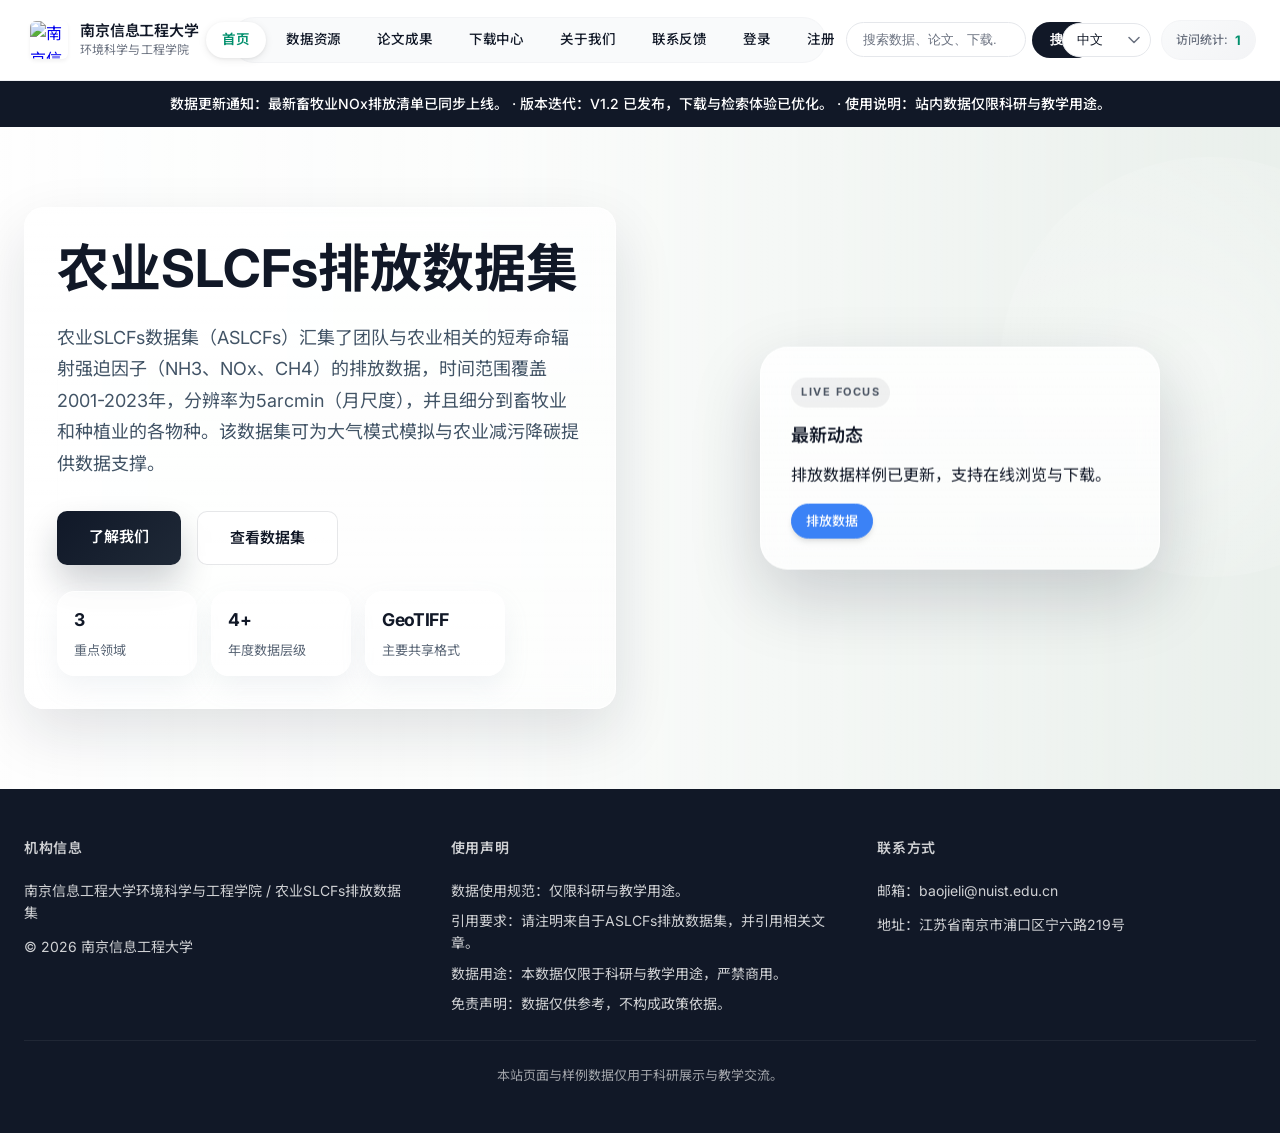
==== commit a2aa4e4e: "Bust cache after HONO download update" ====
--- a/index.html
+++ b/index.html
@@ -12,8 +12,8 @@
   <link rel="preconnect" href="https://fonts.gstatic.com" crossorigin />
   <link rel="stylesheet" href="https://fonts.googleapis.com/css2?family=Inter:wght@300;400;500;600;700&family=Noto+Sans+SC:wght@300;400;500;600;700&display=swap" />
 
-  <link rel="stylesheet" href="styles-modern.css?v=20260601b" />
-  <script src="script.js?v=20260601b" defer></script>
+  <link rel="stylesheet" href="styles-modern.css?v=20260602a" />
+  <script src="script.js?v=20260602a" defer></script>
 </head>
 <body data-page="home">
   <div class="page-shell">
@@ -67,3 +67,4 @@
   </div>
 </body>
 </html>
+
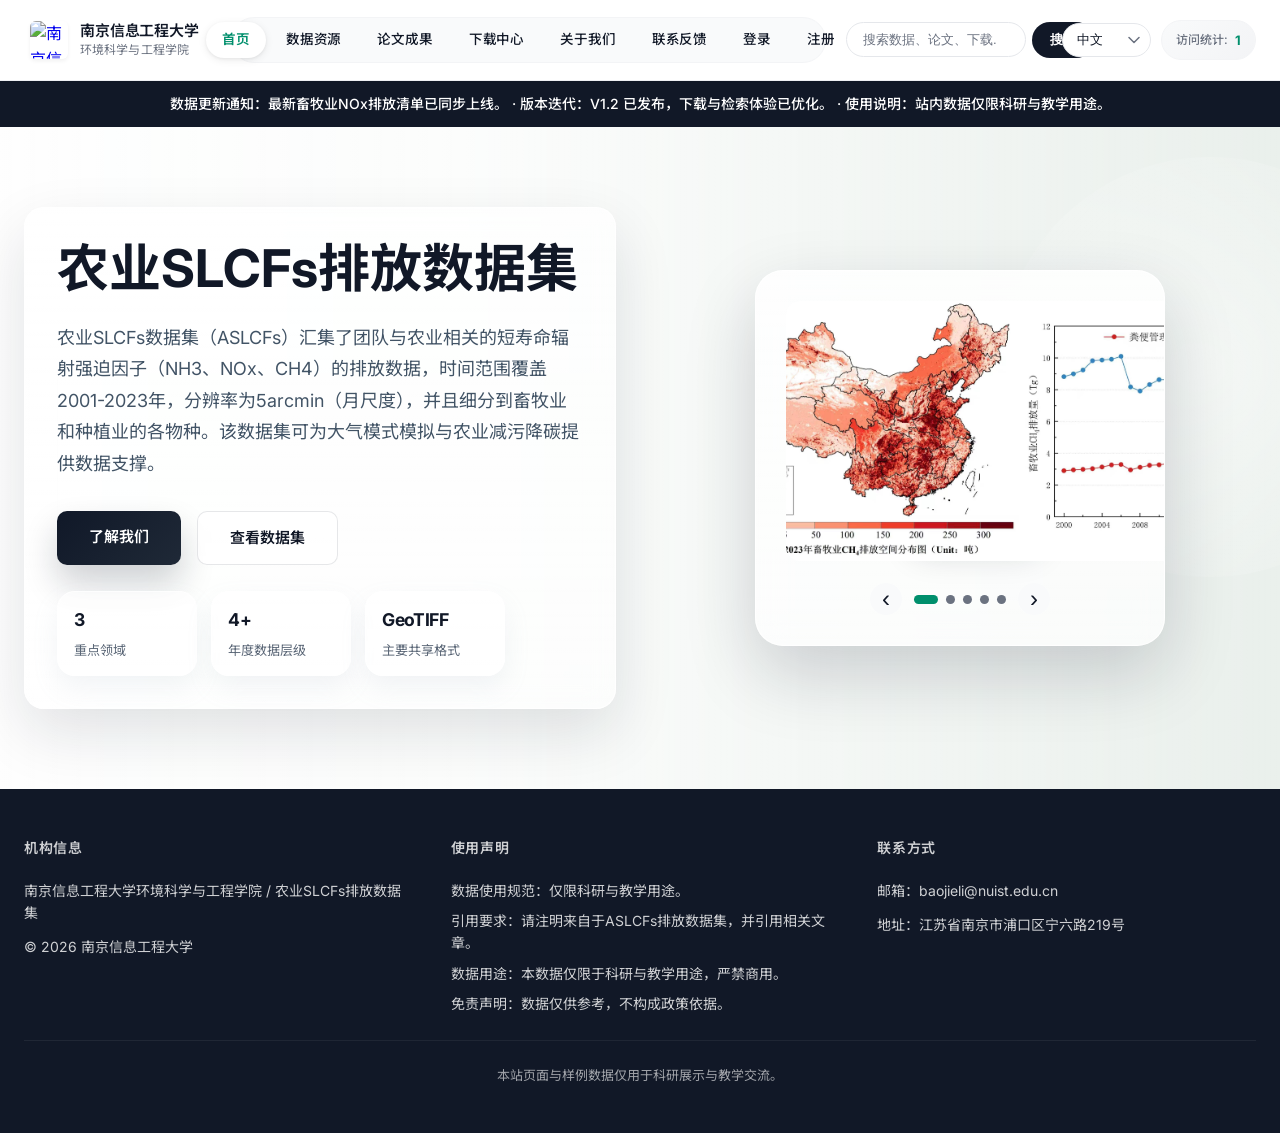
==== commit 36481955: "Add homepage news image carousel" ====
--- a/index.html
+++ b/index.html
@@ -12,8 +12,8 @@
   <link rel="preconnect" href="https://fonts.gstatic.com" crossorigin />
   <link rel="stylesheet" href="https://fonts.googleapis.com/css2?family=Inter:wght@300;400;500;600;700&family=Noto+Sans+SC:wght@300;400;500;600;700&display=swap" />
 
-  <link rel="stylesheet" href="styles-modern.css?v=20260602a" />
-  <script src="script.js?v=20260602a" defer></script>
+  <link rel="stylesheet" href="styles-modern.css?v=20260602d" />
+  <script src="script.js?v=20260602d" defer></script>
 </head>
 <body data-page="home">
   <div class="page-shell">
@@ -51,12 +51,30 @@
         </div>
 
         <div class="hero-visual">
-          <div class="floating-card">
-            <p class="card-kicker">Live Focus</p>
-            <p class="card-title" id="newsTitle">最新动态</p>
-            <p id="newsText">排放数据样例已更新，支持在线浏览与下载。</p>
-            <div class="sector-tags">
-              <span class="sector-tag active" data-sector="emission">排放数据</span>
+          <div class="floating-card home-news-card" id="homeNewsCarousel">
+            <div class="home-news-media">
+              <img src="assets/home-news/livestock-ch4-total.jpg" alt="2023年畜牧业CH4排放空间分布图" class="home-news-image is-active" data-news-index="0" />
+              <img src="assets/home-news/livestock-nh3-species.jpg" alt="2023年畜牧业NH3排放空间分布图" class="home-news-image" data-news-index="1" />
+              <img src="assets/home-news/planting-ch4.jpg" alt="2023年种植业CH4排放空间分布图" class="home-news-image" data-news-index="2" />
+              <img src="assets/home-news/livestock-nox-species.jpg" alt="2023年畜牧业NOx排放空间分布图" class="home-news-image" data-news-index="3" />
+              <img src="assets/home-news/planting-nh3-crops.jpg" alt="2023年种植业NH3排放空间分布图" class="home-news-image" data-news-index="4" />
+            </div>
+            <div class="home-news-content">
+              <p class="card-kicker">Live Focus</p>
+              <p class="card-title" id="newsTitle">最新动态</p>
+              <p id="newsText">排放数据样例已更新，支持在线浏览与下载。</p>
+              <a href="resources.html" class="button primary home-news-link">排放数据</a>
+            </div>
+            <div class="home-news-controls" aria-label="最新动态图片轮播">
+              <button type="button" class="home-news-arrow" data-news-action="prev" aria-label="上一张">‹</button>
+              <div class="home-news-dots">
+                <button type="button" class="home-news-dot is-active" data-news-dot="0" aria-label="第 1 张"></button>
+                <button type="button" class="home-news-dot" data-news-dot="1" aria-label="第 2 张"></button>
+                <button type="button" class="home-news-dot" data-news-dot="2" aria-label="第 3 张"></button>
+                <button type="button" class="home-news-dot" data-news-dot="3" aria-label="第 4 张"></button>
+                <button type="button" class="home-news-dot" data-news-dot="4" aria-label="第 5 张"></button>
+              </div>
+              <button type="button" class="home-news-arrow" data-news-action="next" aria-label="下一张">›</button>
             </div>
           </div>
         </div>
@@ -68,3 +86,6 @@
 </body>
 </html>
 
+
+
+
--- a/styles-modern.css
+++ b/styles-modern.css
@@ -507,6 +507,108 @@
   max-width: 400px;
   border: 1px solid var(--border-light);
   animation: float 6s ease-in-out infinite;
+}
+
+.home-news-card {
+  display: grid;
+  grid-template-columns: minmax(0, 1.25fr) minmax(220px, 0.75fr);
+  gap: 22px;
+  width: min(760px, 92vw);
+  max-width: 760px;
+  padding: 18px;
+  overflow: hidden;
+}
+
+.home-news-media {
+  position: relative;
+  min-height: 260px;
+  aspect-ratio: 16 / 9;
+  overflow: hidden;
+  border-radius: var(--radius-lg);
+  background: var(--bg-secondary);
+}
+
+.home-news-image {
+  position: absolute;
+  inset: 0;
+  width: 100%;
+  height: 100%;
+  object-fit: cover;
+  opacity: 0;
+  transform: scale(1.03);
+  transition: opacity 0.6s ease, transform 0.8s ease;
+}
+
+.home-news-image.is-active {
+  opacity: 1;
+  transform: scale(1);
+}
+
+.home-news-content {
+  display: flex;
+  flex-direction: column;
+  justify-content: center;
+  min-width: 0;
+}
+
+.home-news-content .card-title {
+  margin-bottom: 10px;
+}
+
+.home-news-content #newsText {
+  margin-bottom: 18px;
+}
+
+.home-news-link {
+  width: fit-content;
+}
+
+.home-news-controls {
+  grid-column: 1 / -1;
+  display: flex;
+  align-items: center;
+  justify-content: center;
+  gap: 12px;
+}
+
+.home-news-arrow,
+.home-news-dot {
+  border: 0;
+  cursor: pointer;
+}
+
+.home-news-arrow {
+  width: 32px;
+  height: 32px;
+  border-radius: 50%;
+  background: var(--bg-secondary);
+  color: var(--text-primary);
+  font-size: 24px;
+  line-height: 1;
+}
+
+.home-news-arrow:hover {
+  background: var(--accent-light);
+  color: var(--accent);
+}
+
+.home-news-dots {
+  display: flex;
+  gap: 8px;
+}
+
+.home-news-dot {
+  width: 9px;
+  height: 9px;
+  border-radius: 50%;
+  background: var(--text-tertiary);
+  padding: 0;
+}
+
+.home-news-dot.is-active {
+  width: 24px;
+  border-radius: 999px;
+  background: var(--accent);
 }
 
 @keyframes float {
@@ -2735,6 +2837,60 @@
   height: 20px;
 }
 
+.password-rules {
+  margin-top: 10px;
+  padding: 10px 12px;
+  border: 1px solid var(--border);
+  border-radius: var(--radius-sm);
+  background: var(--bg-secondary);
+  color: var(--text-secondary);
+  font-size: 13px;
+  line-height: 1.5;
+}
+
+.password-rules p {
+  margin: 0 0 6px;
+  color: var(--text-primary);
+  font-weight: 600;
+}
+
+.password-rules ul {
+  display: grid;
+  grid-template-columns: repeat(2, minmax(0, 1fr));
+  gap: 4px 12px;
+  margin: 0;
+  padding: 0;
+  list-style: none;
+}
+
+.password-rules li {
+  position: relative;
+  padding-left: 18px;
+}
+
+.password-rules li::before {
+  content: "";
+  position: absolute;
+  left: 0;
+  top: 0.62em;
+  width: 7px;
+  height: 7px;
+  border-radius: 50%;
+  background: var(--text-tertiary);
+}
+
+.password-rules li.is-valid {
+  color: var(--accent);
+}
+
+.password-rules li.is-valid::before {
+  background: var(--accent);
+}
+
+.field-hint.is-error {
+  color: #ef4444;
+}
+
 /* 提交按钮 */
 .auth-form button[type="submit"] {
   margin-top: 12px;
@@ -3207,6 +3363,25 @@
 
 /* 响应式设计 */
 @media (max-width: 768px) {
+  .home-news-card {
+    position: relative;
+    top: auto;
+    left: auto;
+    transform: none;
+    grid-template-columns: 1fr;
+    width: 100%;
+    padding: 14px;
+    animation: none;
+  }
+
+  .home-news-media {
+    min-height: 190px;
+  }
+
+  .home-news-content {
+    align-items: flex-start;
+  }
+
   body[data-page="admin"] .page-main {
     padding: var(--space-md);
   }
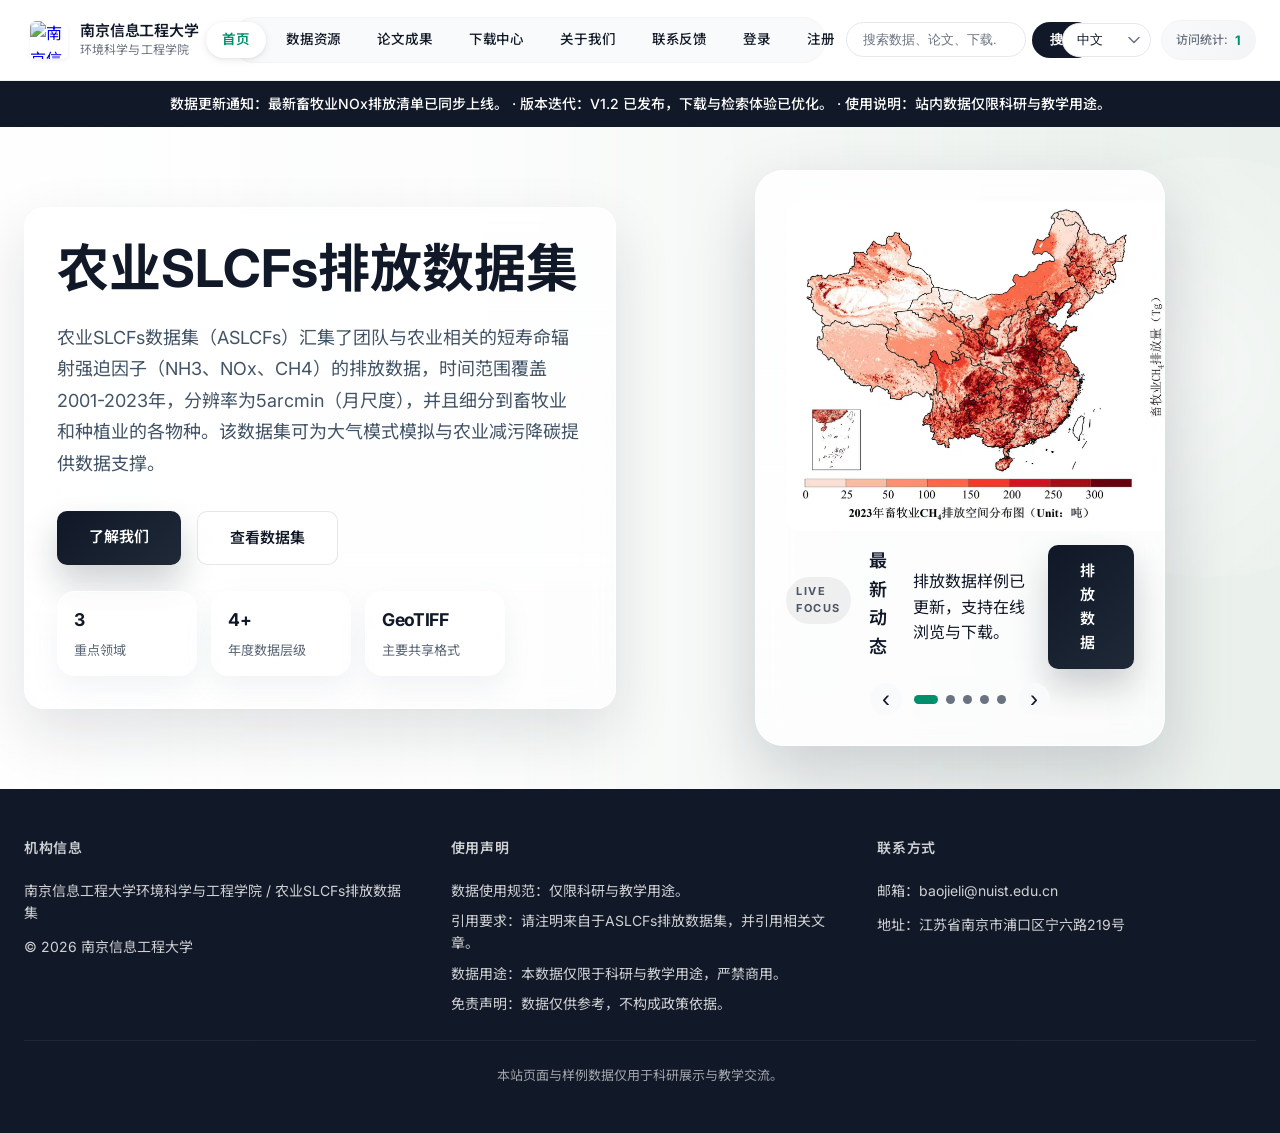
==== commit 9f359df7: "Expand homepage carousel image area" ====
--- a/index.html
+++ b/index.html
@@ -12,8 +12,8 @@
   <link rel="preconnect" href="https://fonts.gstatic.com" crossorigin />
   <link rel="stylesheet" href="https://fonts.googleapis.com/css2?family=Inter:wght@300;400;500;600;700&family=Noto+Sans+SC:wght@300;400;500;600;700&display=swap" />
 
-  <link rel="stylesheet" href="styles-modern.css?v=20260602d" />
-  <script src="script.js?v=20260602d" defer></script>
+  <link rel="stylesheet" href="styles-modern.css?v=20260602f" />
+  <script src="script.js?v=20260602f" defer></script>
 </head>
 <body data-page="home">
   <div class="page-shell">
@@ -89,3 +89,5 @@
 
 
 
+
+
--- a/styles-modern.css
+++ b/styles-modern.css
@@ -511,21 +511,21 @@
 
 .home-news-card {
   display: grid;
-  grid-template-columns: minmax(0, 1.25fr) minmax(220px, 0.75fr);
-  gap: 22px;
-  width: min(760px, 92vw);
-  max-width: 760px;
+  grid-template-columns: 1fr;
+  gap: 14px;
+  width: min(920px, 94vw);
+  max-width: 920px;
   padding: 18px;
   overflow: hidden;
 }
 
 .home-news-media {
   position: relative;
-  min-height: 260px;
-  aspect-ratio: 16 / 9;
+  min-height: 330px;
+  aspect-ratio: 2.12 / 1;
   overflow: hidden;
   border-radius: var(--radius-lg);
-  background: var(--bg-secondary);
+  background: #fff;
 }
 
 .home-news-image {
@@ -533,9 +533,9 @@
   inset: 0;
   width: 100%;
   height: 100%;
-  object-fit: cover;
+  object-fit: contain;
   opacity: 0;
-  transform: scale(1.03);
+  transform: scale(0.985);
   transition: opacity 0.6s ease, transform 0.8s ease;
 }
 
@@ -546,17 +546,19 @@
 
 .home-news-content {
   display: flex;
-  flex-direction: column;
-  justify-content: center;
+  align-items: center;
+  justify-content: space-between;
+  flex-direction: row;
+  gap: 18px;
   min-width: 0;
 }
 
 .home-news-content .card-title {
-  margin-bottom: 10px;
+  margin-bottom: 6px;
 }
 
 .home-news-content #newsText {
-  margin-bottom: 18px;
+  margin-bottom: 0;
 }
 
 .home-news-link {
@@ -3380,6 +3382,7 @@
 
   .home-news-content {
     align-items: flex-start;
+    flex-direction: column;
   }
 
   body[data-page="admin"] .page-main {
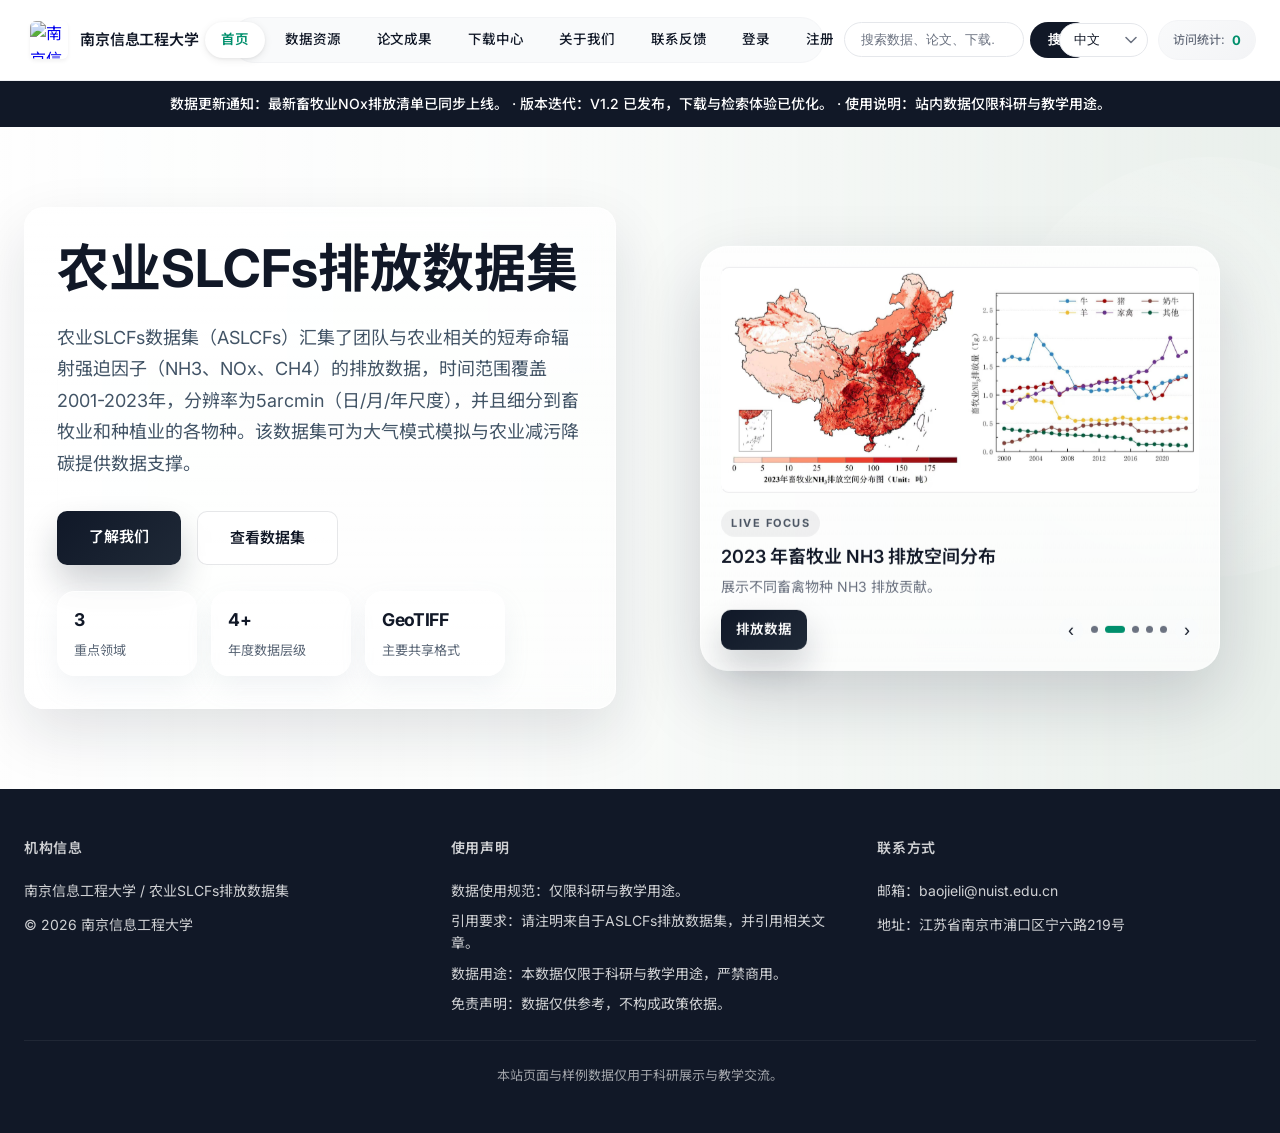
==== commit 77fd886c: "Persist login token for downloads" ====
--- a/index.html
+++ b/index.html
@@ -12,8 +12,8 @@
   <link rel="preconnect" href="https://fonts.gstatic.com" crossorigin />
   <link rel="stylesheet" href="https://fonts.googleapis.com/css2?family=Inter:wght@300;400;500;600;700&family=Noto+Sans+SC:wght@300;400;500;600;700&display=swap" />
 
-  <link rel="stylesheet" href="styles-modern.css?v=20260602f" />
-  <script src="script.js?v=20260602f" defer></script>
+  <link rel="stylesheet" href="styles-modern.css?v=20260604brand-footer" />
+  <script src="script.js?v=20260604login-token" defer></script>
 </head>
 <body data-page="home">
   <div class="page-shell">
@@ -60,21 +60,25 @@
               <img src="assets/home-news/planting-nh3-crops.jpg" alt="2023年种植业NH3排放空间分布图" class="home-news-image" data-news-index="4" />
             </div>
             <div class="home-news-content">
-              <p class="card-kicker">Live Focus</p>
-              <p class="card-title" id="newsTitle">最新动态</p>
-              <p id="newsText">排放数据样例已更新，支持在线浏览与下载。</p>
-              <a href="resources.html" class="button primary home-news-link">排放数据</a>
-            </div>
-            <div class="home-news-controls" aria-label="最新动态图片轮播">
-              <button type="button" class="home-news-arrow" data-news-action="prev" aria-label="上一张">‹</button>
-              <div class="home-news-dots">
-                <button type="button" class="home-news-dot is-active" data-news-dot="0" aria-label="第 1 张"></button>
-                <button type="button" class="home-news-dot" data-news-dot="1" aria-label="第 2 张"></button>
-                <button type="button" class="home-news-dot" data-news-dot="2" aria-label="第 3 张"></button>
-                <button type="button" class="home-news-dot" data-news-dot="3" aria-label="第 4 张"></button>
-                <button type="button" class="home-news-dot" data-news-dot="4" aria-label="第 5 张"></button>
+              <div class="home-news-copy">
+                <p class="card-kicker">Live Focus</p>
+                <p class="card-title" id="newsTitle">最新动态</p>
+                <p id="newsText">排放数据样例已更新，支持在线浏览与下载。</p>
               </div>
-              <button type="button" class="home-news-arrow" data-news-action="next" aria-label="下一张">›</button>
+              <div class="home-news-actions">
+                <a href="resources.html" class="button primary home-news-link">排放数据</a>
+                <div class="home-news-controls" aria-label="最新动态图片轮播">
+                  <button type="button" class="home-news-arrow" data-news-action="prev" aria-label="上一张">‹</button>
+                  <div class="home-news-dots">
+                    <button type="button" class="home-news-dot is-active" data-news-dot="0" aria-label="第 1 张"></button>
+                    <button type="button" class="home-news-dot" data-news-dot="1" aria-label="第 2 张"></button>
+                    <button type="button" class="home-news-dot" data-news-dot="2" aria-label="第 3 张"></button>
+                    <button type="button" class="home-news-dot" data-news-dot="3" aria-label="第 4 张"></button>
+                    <button type="button" class="home-news-dot" data-news-dot="4" aria-label="第 5 张"></button>
+                  </div>
+                  <button type="button" class="home-news-arrow" data-news-action="next" aria-label="下一张">›</button>
+                </div>
+              </div>
             </div>
           </div>
         </div>
@@ -91,3 +95,12 @@
 
 
 
+
+
+
+
+
+
+
+
+
--- a/styles-modern.css
+++ b/styles-modern.css
@@ -511,21 +511,26 @@
 
 .home-news-card {
   display: grid;
+  position: absolute;
   grid-template-columns: 1fr;
-  gap: 14px;
-  width: min(920px, 94vw);
-  max-width: 920px;
-  padding: 18px;
-  overflow: hidden;
+  grid-template-rows: auto auto;
+  gap: 16px;
+  width: min(520px, 88vw);
+  max-width: 520px;
+  min-height: 0;
+  padding: 20px;
+  overflow: visible;
 }
 
 .home-news-media {
   position: relative;
-  min-height: 330px;
+  min-height: auto;
   aspect-ratio: 2.12 / 1;
+  align-self: center;
   overflow: hidden;
-  border-radius: var(--radius-lg);
+  border-radius: 8px;
   background: #fff;
+  box-shadow: inset 0 0 0 1px rgba(15, 23, 42, 0.08);
 }
 
 .home-news-image {
@@ -535,7 +540,7 @@
   height: 100%;
   object-fit: contain;
   opacity: 0;
-  transform: scale(0.985);
+  transform: scale(0.965);
   transition: opacity 0.6s ease, transform 0.8s ease;
 }
 
@@ -545,32 +550,69 @@
 }
 
 .home-news-content {
+  display: grid;
+  align-items: flex-start;
+  align-content: center;
+  gap: 12px;
+  min-width: 0;
+}
+
+.home-news-copy {
+  min-width: 0;
+}
+
+.home-news-content .card-kicker {
+  width: fit-content;
+  margin-bottom: 8px;
+  padding: 5px 10px;
+  font-size: 11px;
+}
+
+.home-news-content .card-title {
+  margin-bottom: 6px;
+  font-size: 18px;
+  line-height: 1.35;
+}
+
+.home-news-content #newsText {
+  margin-bottom: 0;
+  font-size: 14px;
+  line-height: 1.6;
+}
+
+.home-news-link {
+  align-self: center;
+  min-width: auto;
+  justify-content: center;
+  white-space: nowrap;
+  padding: 9px 15px;
+  font-size: 13.5px;
+  color: var(--accent);
+  background: rgba(0, 217, 163, 0.09);
+  border: 1px solid rgba(0, 153, 115, 0.18);
+  box-shadow: none;
+}
+
+.home-news-actions {
   display: flex;
   align-items: center;
   justify-content: space-between;
-  flex-direction: row;
-  gap: 18px;
-  min-width: 0;
-}
-
-.home-news-content .card-title {
-  margin-bottom: 6px;
-}
-
-.home-news-content #newsText {
-  margin-bottom: 0;
-}
-
-.home-news-link {
-  width: fit-content;
+  gap: 12px;
+  width: 100%;
 }
 
 .home-news-controls {
-  grid-column: 1 / -1;
+  position: static;
+  transform: none;
   display: flex;
   align-items: center;
-  justify-content: center;
-  gap: 12px;
+  justify-content: flex-end;
+  gap: 8px;
+  padding: 0;
+  border-radius: 0;
+  background: transparent;
+  box-shadow: none;
+  backdrop-filter: none;
 }
 
 .home-news-arrow,
@@ -580,12 +622,12 @@
 }
 
 .home-news-arrow {
-  width: 32px;
-  height: 32px;
+  width: 24px;
+  height: 24px;
   border-radius: 50%;
-  background: var(--bg-secondary);
+  background: rgba(248, 250, 252, 0.84);
   color: var(--text-primary);
-  font-size: 24px;
+  font-size: 18px;
   line-height: 1;
 }
 
@@ -596,21 +638,27 @@
 
 .home-news-dots {
   display: flex;
-  gap: 8px;
+  gap: 7px;
 }
 
 .home-news-dot {
-  width: 9px;
-  height: 9px;
+  width: 7px;
+  height: 7px;
   border-radius: 50%;
   background: var(--text-tertiary);
   padding: 0;
 }
 
 .home-news-dot.is-active {
-  width: 24px;
+  width: 20px;
   border-radius: 999px;
   background: var(--accent);
+}
+
+.floating-card.home-news-card {
+  width: min(520px, 88vw);
+  max-width: 520px;
+  padding: 20px;
 }
 
 @keyframes float {
@@ -1117,28 +1165,86 @@
 
 /* 团队网格 */
 .team-grid {
+  display: flex;
+  flex-direction: column;
+  gap: 40px;
+}
+
+.team-group {
+  width: 100%;
+}
+
+.team-group-heading {
+  display: flex;
+  align-items: center;
+  gap: 16px;
+  margin-bottom: 20px;
+}
+
+.team-group-heading::after {
+  content: "";
+  flex: 1;
+  height: 1px;
+  background: var(--border-light);
+}
+
+.team-group-heading h3 {
+  margin: 0;
+  font-size: 18px;
+  font-weight: 700;
+  color: var(--text-primary);
+  letter-spacing: 0;
+}
+
+.team-group-grid {
   display: grid;
-  grid-template-columns: repeat(auto-fill, minmax(250px, 1fr));
+  grid-template-columns: repeat(auto-fill, minmax(240px, 1fr));
   gap: 24px;
 }
 
-.team-grid .team-card:nth-child(3) {
-  grid-column-start: 1;
+.team-group-leader .team-group-grid {
+  grid-template-columns: repeat(2, minmax(280px, 1fr));
+  max-width: 690px;
 }
 
 .team-card {
+  position: relative;
+  overflow: hidden;
   text-align: center;
   padding: 32px;
-  background: white;
+  background: var(--bg-secondary);
   border: 1px solid var(--border-light);
   border-radius: var(--radius-lg);
   transition: all 0.3s cubic-bezier(0.4, 0, 0.2, 1);
 }
 
+.team-card::before {
+  content: "";
+  position: absolute;
+  inset: 0 0 auto;
+  height: 2px;
+  background: transparent;
+}
+
 .team-card:hover {
+  transform: translateY(-6px);
   box-shadow: var(--shadow-lg);
-  transform: translateY(-6px);
-  border-color: var(--accent-light);
+  border-color: var(--border);
+  background: white;
+}
+
+.team-card-leader {
+  padding: 34px 32px;
+  background: white;
+  border-color: #d8dee7;
+}
+
+.team-card-leader::before {
+  background: #aeb8c5;
+}
+
+.team-card-leader:hover {
+  border-color: #c4ccd7;
 }
 
 .team-card-placeholder {
@@ -1167,8 +1273,16 @@
   height: 100px;
   border-radius: 50%;
   object-fit: cover;
-  margin-bottom: 16px;
-  border: 3px solid var(--bg-secondary);
+  margin-bottom: 18px;
+  border: 3px solid white;
+  box-shadow: 0 0 0 1px var(--border-light), var(--shadow-sm);
+}
+
+.team-card-leader img {
+  width: 110px;
+  height: 110px;
+  border-color: white;
+  box-shadow: 0 0 0 1px #d9e0e8, var(--shadow-md);
 }
 
 .team-card img.team-photo-guwangjinli {
@@ -1205,6 +1319,17 @@
 .team-card p {
   font-size: 14px;
   color: var(--text-secondary);
+  line-height: 1.55;
+}
+
+.team-card-role {
+  margin-bottom: 4px;
+  color: var(--text-secondary);
+  font-weight: 500;
+}
+
+.team-card-research {
+  color: #667085;
 }
 
 /* 页脚 */
@@ -1557,9 +1682,209 @@
   min-width: 0;
 }
 
+/* Refined inventory sidebar: wider, calmer, and easier to scan. */
+.inventory-list-section {
+  grid-template-columns: 260px minmax(0, 1fr);
+  gap: 26px;
+  width: min(1280px, 100%);
+}
+
+.inventory-sidebar {
+  position: sticky;
+  top: 92px;
+  border: 1px solid rgba(15, 23, 42, 0.1);
+  border-radius: 8px;
+  box-shadow: 0 14px 34px rgba(15, 23, 42, 0.08);
+  padding: 14px;
+}
+
+.inventory-sidebar-title {
+  color: #0f172a;
+  font-size: 14px;
+  letter-spacing: 0.02em;
+  padding: 2px 2px 12px;
+  border-bottom: 1px solid rgba(148, 163, 184, 0.22);
+}
+
+.inventory-sidebar-toggle {
+  width: 8px;
+  height: 8px;
+  border-right: 2px solid #64748b;
+  border-bottom: 2px solid #64748b;
+  transform: rotate(45deg) translateY(-2px);
+}
+
+.inventory-menu {
+  gap: 2px;
+  max-height: calc(100vh - 182px);
+  padding: 12px 3px 0 0;
+  scrollbar-width: thin;
+  scrollbar-color: rgba(100, 116, 139, 0.35) transparent;
+}
+
+.inventory-menu::-webkit-scrollbar {
+  width: 6px;
+}
+
+.inventory-menu::-webkit-scrollbar-thumb {
+  background: rgba(100, 116, 139, 0.32);
+  border-radius: 999px;
+}
+
+.inventory-menu a {
+  min-height: 32px;
+  color: #475569;
+  font-size: 13px;
+  line-height: 1.35;
+  padding: 6px 28px 6px 10px;
+  border-radius: 6px;
+  transition: background-color 0.18s ease, color 0.18s ease, box-shadow 0.18s ease;
+}
+
+.inventory-menu a:hover,
+.inventory-menu a.active {
+  color: #0f766e;
+  background: rgba(13, 148, 136, 0.08);
+}
+
+.inventory-menu a.active {
+  font-weight: 700;
+  box-shadow: inset 3px 0 0 #0f766e;
+}
+
+.inventory-menu-group {
+  color: #0f172a;
+  margin: 2px 0 6px;
+  font-size: 12px !important;
+  text-transform: uppercase;
+  letter-spacing: 0.08em;
+  padding: 4px 4px 6px 2px !important;
+}
+
+.inventory-menu-child {
+  overflow-wrap: anywhere;
+}
+
+.inventory-menu-child::before {
+  top: 0;
+  bottom: 0;
+  width: 1px;
+  height: auto;
+  border-radius: 0;
+  background: rgba(148, 163, 184, 0.32);
+  transform: none;
+}
+
+.inventory-menu-parent::after {
+  content: "";
+  right: 11px;
+  width: 7px;
+  height: 7px;
+  border-right: 1.8px solid #94a3b8;
+  border-bottom: 1.8px solid #94a3b8;
+  color: transparent;
+  font-size: 0;
+  transform: translateY(-60%) rotate(-45deg);
+}
+
+.inventory-menu-parent.is-expanded::after {
+  transform: translateY(-70%) rotate(45deg);
+}
+
+.inventory-menu a.has-active-descendant {
+  color: #0f766e !important;
+  background: rgba(13, 148, 136, 0.045);
+}
+
+.inventory-menu-level-1 {
+  padding-left: 12px !important;
+  font-size: 13.5px !important;
+  color: #0f172a !important;
+}
+
+.inventory-menu-level-1::before {
+  display: none;
+}
+
+.inventory-menu-level-2 {
+  padding-left: 24px !important;
+  color: #1e293b !important;
+}
+
+.inventory-menu-level-2::before {
+  left: 12px;
+}
+
+.inventory-menu-level-3 {
+  padding-left: 38px !important;
+  color: #334155 !important;
+}
+
+.inventory-menu-level-3::before {
+  left: 25px;
+}
+
+.inventory-menu-level-4 {
+  padding-left: 52px !important;
+  color: #475569 !important;
+}
+
+.inventory-menu-level-4::before {
+  left: 38px;
+}
+
+.inventory-menu-level-5 {
+  padding-left: 66px !important;
+  color: #64748b !important;
+}
+
+.inventory-menu-level-5::before {
+  left: 51px;
+}
+
+.inventory-menu-disabled {
+  color: #94a3b8 !important;
+}
+
+.inventory-menu > .inventory-menu-group {
+  display: block;
+  margin: 4px 0 8px;
+  padding: 0 4px 2px !important;
+  color: #64748b;
+  font-size: 11px !important;
+  font-weight: 700;
+  letter-spacing: 0.08em;
+  line-height: 1.4;
+  text-transform: uppercase;
+}
+
+.inventory-menu-level-1 {
+  min-height: 42px;
+  margin: 2px 0 4px;
+  padding: 8px 34px 8px 14px !important;
+  border: 1px solid transparent;
+  background: rgba(248, 250, 252, 0.82);
+}
+
+.inventory-menu-level-1:hover,
+.inventory-menu-level-1.has-active-descendant {
+  border-color: rgba(13, 148, 136, 0.16);
+  background: rgba(240, 253, 250, 0.72);
+}
+
+.inventory-menu-level-1.active {
+  border-color: rgba(13, 148, 136, 0.26);
+  background: rgba(240, 253, 250, 0.88);
+  box-shadow: inset 3px 0 0 #0f766e, 0 8px 18px rgba(15, 118, 110, 0.08);
+}
+
+.inventory-menu-level-1.inventory-menu-parent::after {
+  right: 14px;
+}
+
 .inventory-table-head {
   display: grid;
-  grid-template-columns: minmax(180px, 1fr) minmax(0, 2fr);
+  grid-template-columns: max-content minmax(0, 1fr);
   gap: 20px;
   align-items: end;
   margin-bottom: 12px;
@@ -1571,6 +1896,7 @@
   line-height: 1.2;
   letter-spacing: 0;
   margin: 0;
+  white-space: nowrap;
 }
 
 .inventory-table-head p {
@@ -1713,6 +2039,10 @@
   border-bottom: 1px solid #e5e7eb;
 }
 
+.download-history-panel.is-collapsed .download-history-head {
+  border-bottom: 0;
+}
+
 .download-history-head h2 {
   margin: 0;
   color: #111827;
@@ -1724,6 +2054,21 @@
   margin: 6px 0 0;
   color: #6b7280;
   font-size: 13px;
+}
+
+.download-history-actions {
+  display: flex;
+  align-items: center;
+  gap: 10px;
+  flex-shrink: 0;
+}
+
+.download-history-toggle {
+  min-width: 76px;
+}
+
+.download-history-body[hidden] {
+  display: none;
 }
 
 .download-history-table-wrap {
@@ -3377,12 +3722,23 @@
   }
 
   .home-news-media {
-    min-height: 190px;
+    width: min(100%, 360px);
+    margin: 0 auto;
   }
 
   .home-news-content {
     align-items: flex-start;
     flex-direction: column;
+  }
+
+  .home-news-controls {
+    grid-column: 1;
+    justify-content: center;
+  }
+
+  .home-news-actions {
+    flex-wrap: wrap;
+    justify-content: center;
   }
 
   body[data-page="admin"] .page-main {
@@ -3674,8 +4030,9 @@
     padding-top: 16px;
   }
 
-  .team-grid .team-card:nth-child(3) {
-    grid-column-start: auto;
+  .team-group-leader .team-group-grid {
+    grid-template-columns: 1fr;
+    max-width: none;
   }
 
   body[data-page="about"] .content-section:first-of-type {
@@ -3802,3 +4159,29 @@
     grid-template-columns: 1fr;
   }
 }
+
+@media (max-width: 1024px) {
+  .inventory-sidebar {
+    position: static;
+    display: block;
+    max-height: none;
+  }
+
+  .inventory-menu {
+    max-height: 420px;
+  }
+}
+
+@media (max-width: 768px) {
+  .inventory-list-section {
+    gap: 14px;
+  }
+
+  .inventory-sidebar {
+    padding: 12px;
+  }
+
+  .inventory-menu {
+    max-height: 360px;
+  }
+}
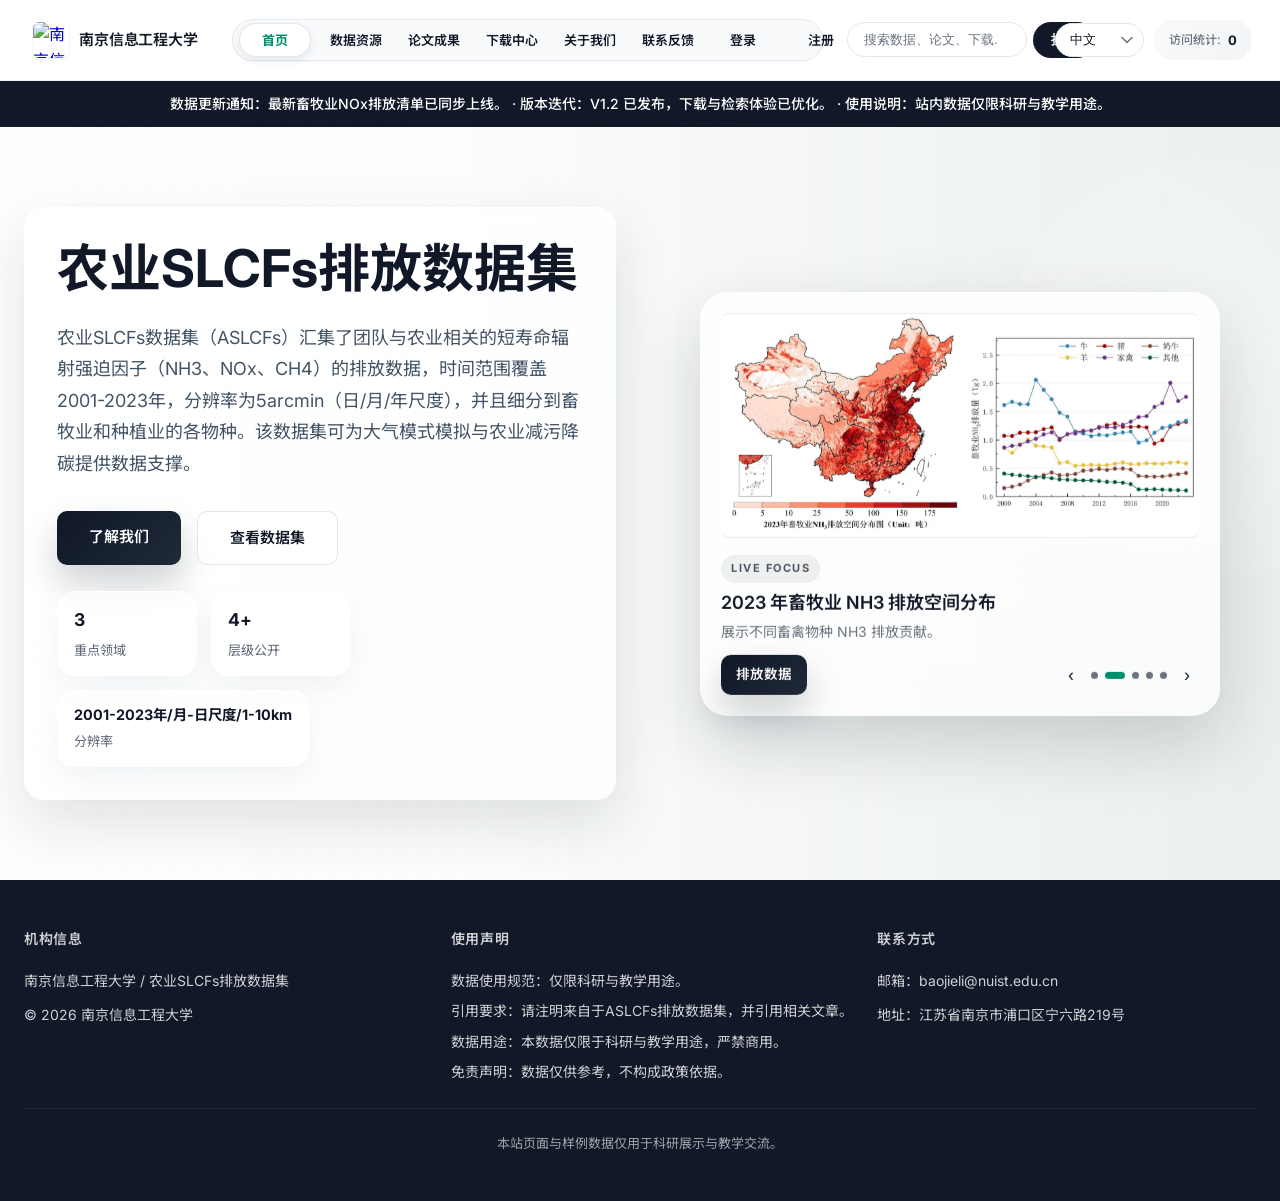
==== commit 16fb3d40: "Update homepage data metrics" ====
--- a/index.html
+++ b/index.html
@@ -41,11 +41,11 @@
             </div>
             <div class="hero-metric">
               <strong>4+</strong>
-              <span>年度数据层级</span>
+              <span>层级公开</span>
             </div>
             <div class="hero-metric">
-              <strong>GeoTIFF</strong>
-              <span>主要共享格式</span>
+              <strong class="hero-metric-compact">2001-2023年/月-日尺度/1-10km</strong>
+              <span>分辨率</span>
             </div>
           </div>
         </div>
--- a/styles-modern.css
+++ b/styles-modern.css
@@ -81,11 +81,11 @@
 .site-header .container {
   max-width: 1400px;
   margin: 0 auto;
-  padding: 0 24px;
+  padding: 0 28px;
   display: flex;
   align-items: center;
   justify-content: space-between;
-  gap: 20px;
+  gap: 24px;
   min-height: 56px;
 }
 
@@ -93,11 +93,11 @@
 .brand {
   display: flex;
   align-items: center;
-  gap: 12px;
+  gap: 10px;
   text-decoration: none;
   flex-shrink: 0;
   min-width: 0;
-  padding: 6px 12px 6px 6px;
+  padding: 5px 10px 5px 5px;
   border-radius: var(--radius-md);
   transition: all 0.3s cubic-bezier(0.4, 0, 0.2, 1);
 }
@@ -107,17 +107,17 @@
 }
 
 .brand-logo {
-  width: 38px;
-  height: 38px;
+  width: 36px;
+  height: 36px;
   object-fit: contain;
   border-radius: var(--radius-sm);
   transition: all 0.3s cubic-bezier(0.4, 0, 0.2, 1);
-  box-shadow: 0 2px 4px rgba(0, 0, 0, 0.06);
+  box-shadow: 0 1px 3px rgba(15, 23, 42, 0.08);
 }
 
 .brand:hover .brand-logo {
-  transform: scale(1.08) rotate(2deg);
-  box-shadow: 0 4px 8px rgba(0, 0, 0, 0.1);
+  transform: scale(1.04);
+  box-shadow: 0 3px 8px rgba(15, 23, 42, 0.1);
 }
 
 .brand-copy {
@@ -152,48 +152,65 @@
 /* 导航菜单 */
 .site-nav {
   display: flex;
-  gap: 4px;
+  gap: 6px;
   align-items: center;
-  justify-content: center;
+  justify-content: space-between;
   flex: 1 1 auto;
   min-width: 0;
   flex-wrap: nowrap;
-  padding: 4px;
-  background: var(--bg-secondary);
+  padding: 3px 6px;
+  background: rgba(248, 250, 252, 0.92);
   border-radius: 999px;
-  border: 1px solid var(--border-light);
+  border: 1px solid rgba(226, 232, 240, 0.95);
+  box-shadow: inset 0 1px 0 rgba(255, 255, 255, 0.7), 0 1px 2px rgba(15, 23, 42, 0.04);
 }
 
 .site-nav a {
-  padding: 9px 16px;
-  font-size: 13.5px;
-  font-weight: 500;
+  flex: 1 1 0;
+  min-width: 72px;
+  max-width: 112px;
+  padding: 8px 12px;
+  font-size: 13px;
+  font-weight: 600;
   color: var(--text-primary);
   text-decoration: none;
+  text-align: center;
   border-radius: 999px;
-  transition: all 0.25s cubic-bezier(0.4, 0, 0.2, 1);
+  border: 1px solid transparent;
+  transition: color 0.2s ease, background 0.2s ease, border-color 0.2s ease, box-shadow 0.2s ease;
   position: relative;
   white-space: nowrap;
   line-height: 1.3;
-  letter-spacing: -0.01em;
+  letter-spacing: 0;
 }
 
 .site-nav a:hover {
-  background: rgba(255, 255, 255, 0.8);
+  background: rgba(255, 255, 255, 0.72);
   color: var(--accent);
-  transform: translateY(-1px);
-  box-shadow: 0 2px 8px rgba(0, 0, 0, 0.06);
+  border-color: rgba(226, 232, 240, 0.9);
 }
 
 .site-nav a.active {
-  background: white;
+  background: #fff;
   color: var(--accent);
-  font-weight: 600;
-  box-shadow: 0 2px 8px rgba(0, 0, 0, 0.08), 0 1px 3px rgba(0, 0, 0, 0.06);
+  border-color: rgba(226, 232, 240, 0.95);
+  font-weight: 700;
+  box-shadow: 0 3px 10px rgba(15, 23, 42, 0.08), inset 0 1px 0 rgba(255, 255, 255, 0.9);
 }
 
 .site-nav a.active::after {
   display: none;
+}
+
+body.admin-nav-visible .site-nav {
+  gap: 4px;
+}
+
+body.admin-nav-visible .site-nav a {
+  min-width: 64px;
+  max-width: 98px;
+  padding-left: 9px;
+  padding-right: 9px;
 }
 
 /* 右侧操作区 */
@@ -203,6 +220,8 @@
   gap: 10px;
   flex: 0 1 auto;
   min-width: 0;
+  justify-content: flex-end;
+  flex-wrap: nowrap;
 }
 
 .search-form {
@@ -292,6 +311,7 @@
   display: flex;
   align-items: center;
   gap: 7px;
+  flex: 0 0 auto;
   padding: 9px 14px;
   background: linear-gradient(135deg, var(--bg-secondary) 0%, var(--bg-tertiary) 100%);
   border-radius: 999px;
@@ -314,7 +334,7 @@
 }
 
 .visit-stats strong {
-  color: var(--accent);
+  color: var(--text-primary);
   font-weight: 700;
   font-size: 13px;
 }
@@ -826,6 +846,20 @@
   letter-spacing: -0.02em;
 }
 
+.hero-metric strong.hero-metric-compact {
+  max-width: none;
+  font-size: 0.9rem;
+  line-height: 1.35;
+  letter-spacing: 0;
+  white-space: nowrap;
+}
+
+@media (max-width: 768px) {
+  .hero-metric strong.hero-metric-compact {
+    white-space: normal;
+  }
+}
+
 .hero-metric span {
   display: block;
   margin-top: 6px;
@@ -946,6 +980,24 @@
   }
 }
 
+@media (max-width: 1320px) {
+  body.admin-nav-visible .site-header .container {
+    flex-wrap: wrap;
+    row-gap: 8px;
+  }
+
+  body.admin-nav-visible .site-actions {
+    flex: 1 0 100%;
+    order: 3;
+    justify-content: center;
+    flex-wrap: wrap;
+  }
+
+  body.admin-nav-visible .site-nav {
+    order: 2;
+  }
+}
+
 @media (max-width: 900px) {
   .site-header .container {
     flex-wrap: wrap;
@@ -1376,6 +1428,10 @@
   display: flex;
   flex-direction: column;
   gap: 8px;
+}
+
+#footerLegal2 {
+  white-space: nowrap;
 }
 
 .footer-note {
@@ -3830,8 +3886,10 @@
   }
 
   .site-nav a {
-    padding: 8px 14px;
-    font-size: 13px;
+    min-width: 66px;
+    max-width: 104px;
+    padding: 7px 12px;
+    font-size: 12.8px;
   }
 }
 
@@ -3869,12 +3927,15 @@
     width: 100%;
     justify-content: center;
     flex-wrap: wrap;
-    gap: 4px;
+    gap: 5px;
   }
 
   .site-nav a {
-    padding: 8px 12px;
-    font-size: 13px;
+    flex: 0 1 auto;
+    min-width: 64px;
+    max-width: none;
+    padding: 7px 11px;
+    font-size: 12.6px;
   }
 
   .search-form input {
@@ -3915,7 +3976,8 @@
   }
 
   .site-nav a {
-    padding: 7px 8px;
+    min-width: 58px;
+    padding: 7px 9px;
     font-size: 12.5px;
   }
 
@@ -3993,7 +4055,8 @@
   }
 
   .site-nav a {
-    padding: 7px 9px;
+    min-width: 54px;
+    padding: 7px 8px;
     font-size: 12px;
   }
 }
@@ -4028,6 +4091,10 @@
 @media (max-width: 768px) {
   .inventory-list-section {
     padding-top: 16px;
+  }
+
+  #footerLegal2 {
+    white-space: normal;
   }
 
   .team-group-leader .team-group-grid {
@@ -4185,3 +4252,239 @@
     max-height: 360px;
   }
 }
+
+/* Logged-in header state */
+.auth-status {
+  display: inline-flex;
+  align-items: center;
+  gap: 0;
+  flex: 0 1 auto;
+  min-width: 0;
+  max-width: 156px;
+  height: 38px;
+  padding: 0 4px 0 12px;
+  border: 1px solid var(--border);
+  border-radius: 999px;
+  background: var(--bg-primary);
+  color: var(--text-primary);
+  box-shadow: 0 1px 2px rgba(15, 23, 42, 0.04);
+  transition: border-color 0.2s ease, background 0.2s ease, box-shadow 0.2s ease;
+}
+
+.auth-status:hover {
+  border-color: var(--text-secondary);
+  background: var(--bg-secondary);
+  box-shadow: 0 2px 6px rgba(15, 23, 42, 0.06);
+}
+
+.auth-status[hidden] {
+  display: none !important;
+}
+
+.auth-user-name {
+  display: inline-flex;
+  align-items: center;
+  max-width: 96px;
+  overflow: hidden;
+  text-overflow: ellipsis;
+  white-space: nowrap;
+  padding-right: 10px;
+  font-size: 12.5px;
+  font-weight: 600;
+  color: var(--text-primary);
+  line-height: 1.2;
+}
+
+.auth-user-name::before {
+  content: "";
+  flex: 0 0 auto;
+  width: 6px;
+  height: 6px;
+  margin-right: 7px;
+  border-radius: 999px;
+  background: #059669;
+  box-shadow: 0 0 0 3px rgba(5, 150, 105, 0.12);
+}
+
+.logout-button {
+  position: relative;
+  min-height: 28px;
+  border: 1px solid transparent;
+  border-radius: 999px;
+  padding: 6px 10px;
+  background: transparent;
+  color: var(--text-secondary);
+  font-size: 12px;
+  font-weight: 600;
+  line-height: 1.2;
+  cursor: pointer;
+  white-space: nowrap;
+  transition: color 0.2s ease, border-color 0.2s ease, background 0.2s ease;
+}
+
+.logout-button::before {
+  content: "";
+  position: absolute;
+  left: -1px;
+  top: 6px;
+  bottom: 6px;
+  width: 1px;
+  background: var(--border);
+}
+
+.logout-button:hover {
+  border-color: var(--border);
+  background: rgba(255, 255, 255, 0.72);
+  color: var(--text-primary);
+}
+
+.auth-toast {
+  position: fixed;
+  top: 84px;
+  right: 24px;
+  z-index: 1000;
+  padding: 10px 16px;
+  border: 1px solid var(--border-light);
+  border-radius: 8px;
+  background: #fff;
+  color: var(--text-primary);
+  box-shadow: 0 12px 30px rgba(15, 23, 42, 0.14);
+  font-size: 14px;
+  font-weight: 600;
+  transition: opacity 0.25s ease, transform 0.25s ease;
+}
+
+.auth-toast.is-hiding {
+  opacity: 0;
+  transform: translateY(-6px);
+}
+
+.auth-review-modal {
+  position: fixed;
+  inset: 0;
+  z-index: 1100;
+  display: grid;
+  place-items: center;
+  padding: 24px;
+  background: rgba(15, 23, 42, 0.38);
+}
+
+.auth-review-dialog {
+  width: min(420px, 100%);
+  padding: 30px 32px;
+  border: 1px solid var(--border-light);
+  border-radius: 10px;
+  background: #fff;
+  color: var(--text-primary);
+  text-align: center;
+  box-shadow: 0 24px 70px rgba(15, 23, 42, 0.22);
+}
+
+.auth-review-mark {
+  display: inline-grid;
+  place-items: center;
+  width: 42px;
+  height: 42px;
+  margin-bottom: 14px;
+  border: 1px solid rgba(5, 150, 105, 0.22);
+  border-radius: 999px;
+  background: rgba(5, 150, 105, 0.08);
+  color: #047857;
+  font-size: 20px;
+  font-weight: 700;
+}
+
+.auth-review-dialog h2 {
+  margin: 0 0 12px;
+  font-size: 22px;
+  font-weight: 700;
+  letter-spacing: 0;
+}
+
+.auth-review-dialog p {
+  margin: 0;
+  color: var(--text-secondary);
+  font-size: 15px;
+  line-height: 1.7;
+}
+
+.auth-review-dialog .auth-review-note {
+  margin-top: 6px;
+  color: var(--text-tertiary);
+  font-size: 13.5px;
+}
+
+.auth-review-dialog button {
+  margin-top: 22px;
+  width: 100%;
+  border: 0;
+  border-radius: 8px;
+  padding: 12px 16px;
+  background: var(--text-primary);
+  color: #fff;
+  font-size: 14px;
+  font-weight: 700;
+  cursor: pointer;
+  transition: background 0.2s ease, transform 0.2s ease;
+}
+
+.auth-review-dialog button:hover {
+  background: var(--text-secondary);
+  transform: translateY(-1px);
+}
+
+@media (max-width: 1200px) {
+  .site-actions {
+    flex: 1 0 100%;
+    order: 3;
+    justify-content: center;
+    flex-wrap: wrap;
+    row-gap: 8px;
+  }
+
+  .auth-user-name {
+    max-width: 70px;
+  }
+
+  .logout-button {
+    padding: 6px 8px;
+  }
+}
+
+@media (max-width: 1100px) {
+  .site-nav {
+    order: 2;
+    flex: 1 1 auto;
+  }
+
+  .site-actions {
+    order: 3;
+  }
+}
+
+@media (max-width: 768px) {
+  .auth-status {
+    height: 34px;
+    padding-left: 10px;
+    max-width: 138px;
+  }
+
+  .auth-user-name {
+    max-width: 64px;
+    font-size: 12px;
+    padding-right: 8px;
+  }
+
+  .logout-button {
+    min-height: 26px;
+    padding: 5px 7px;
+    font-size: 11.5px;
+  }
+
+  .auth-toast {
+    top: 76px;
+    right: 14px;
+    left: 14px;
+    text-align: center;
+  }
+}
